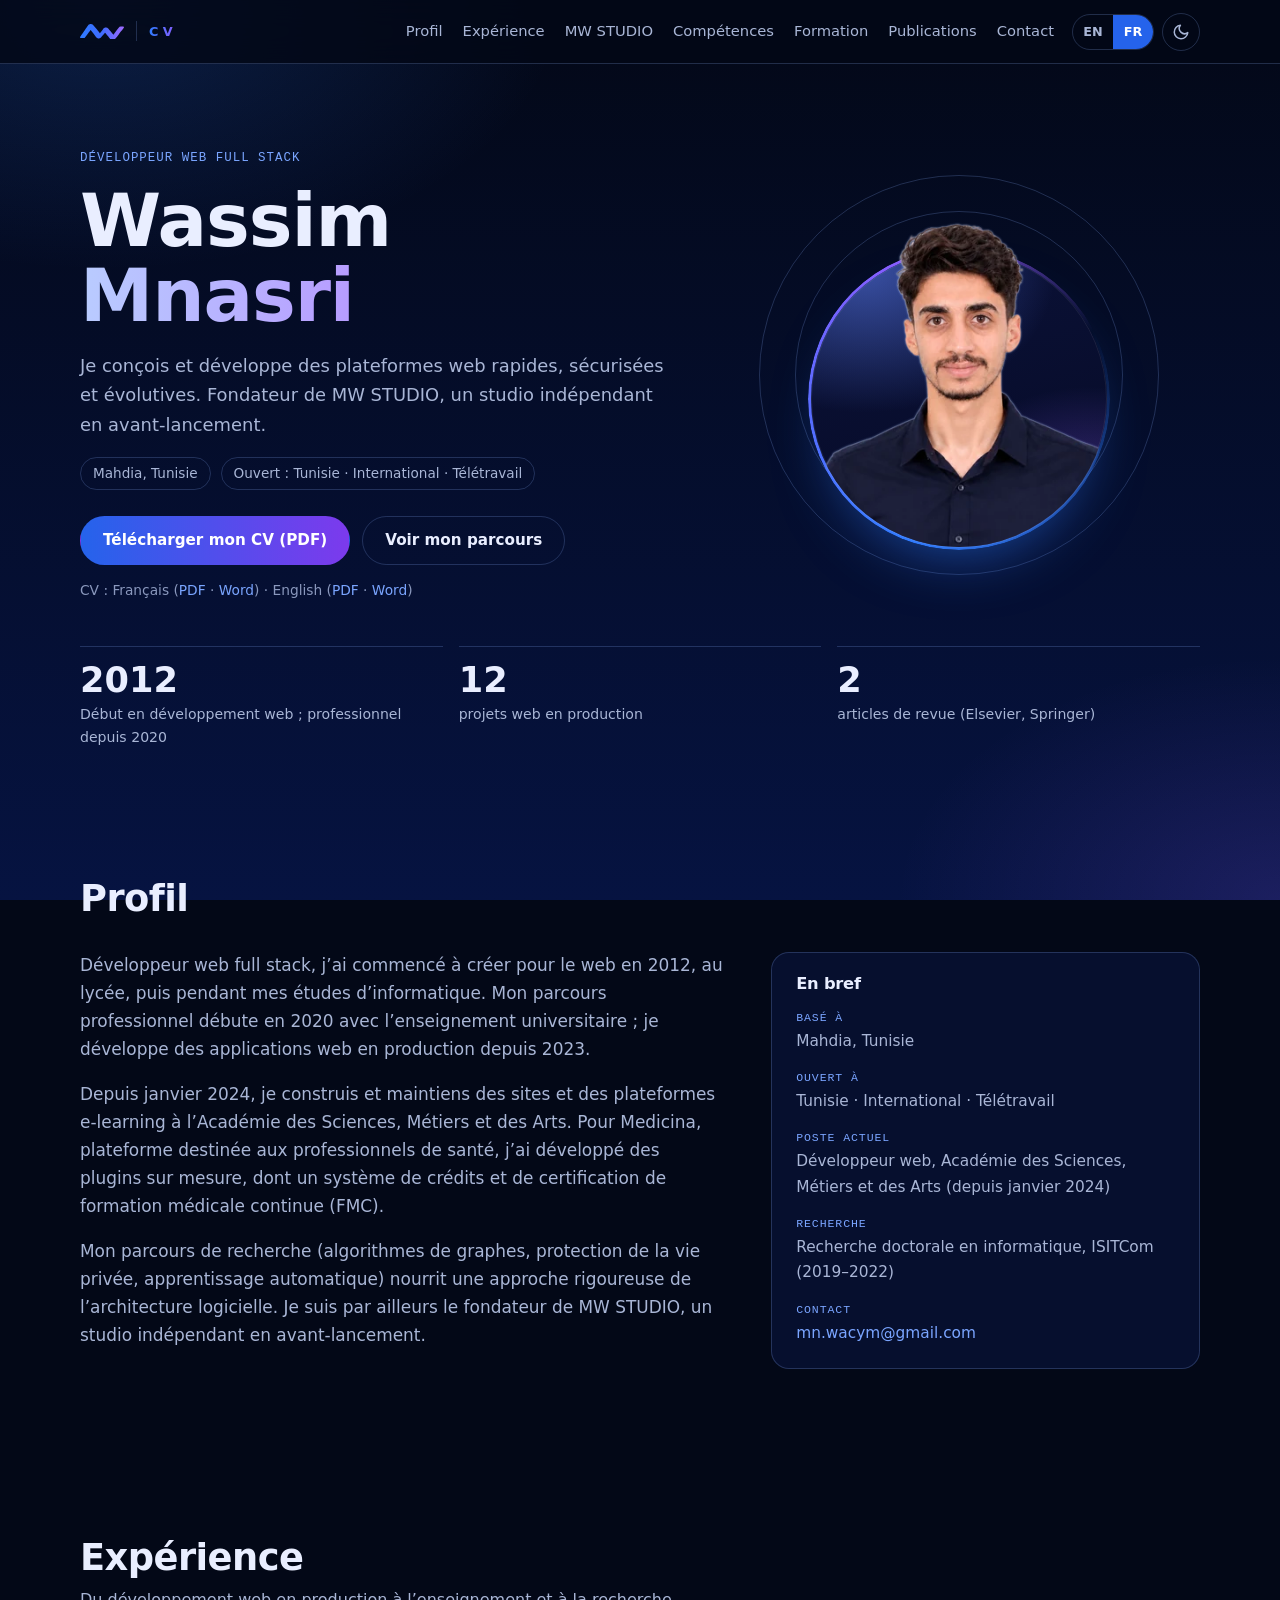
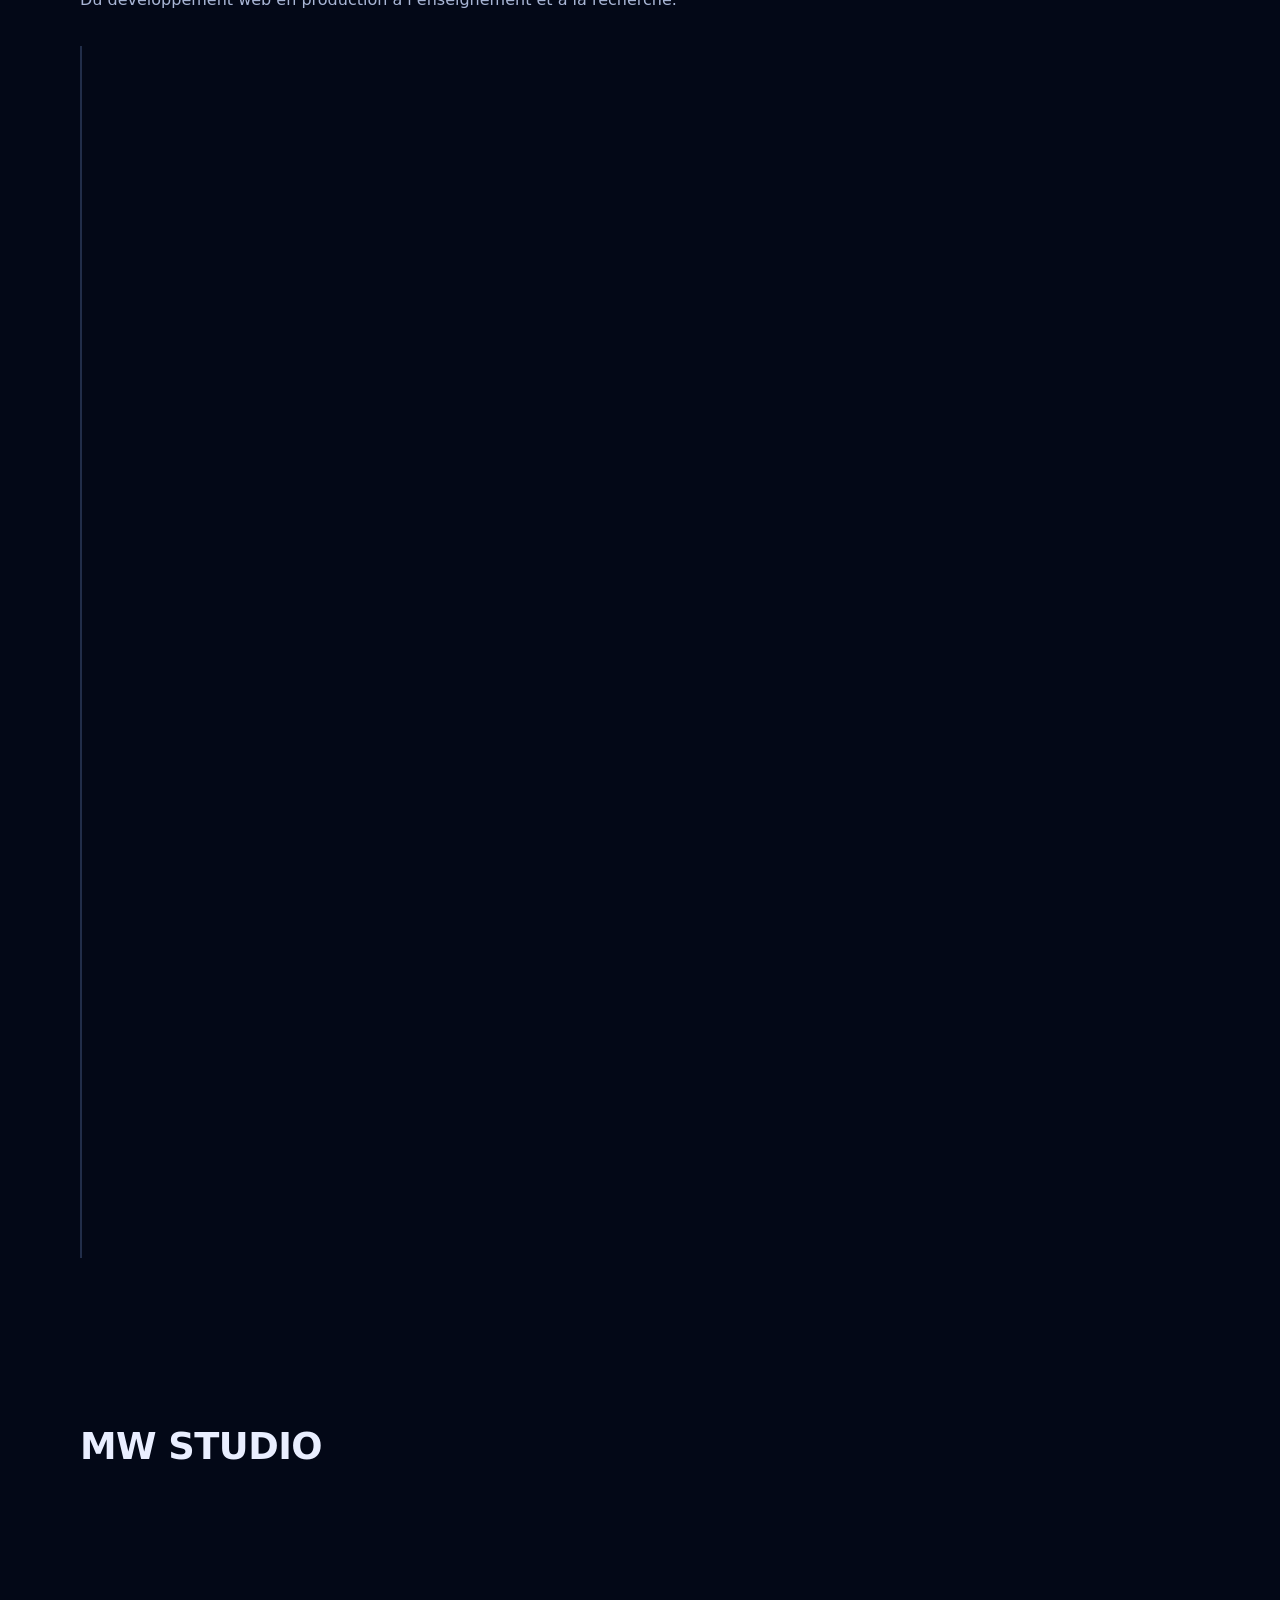
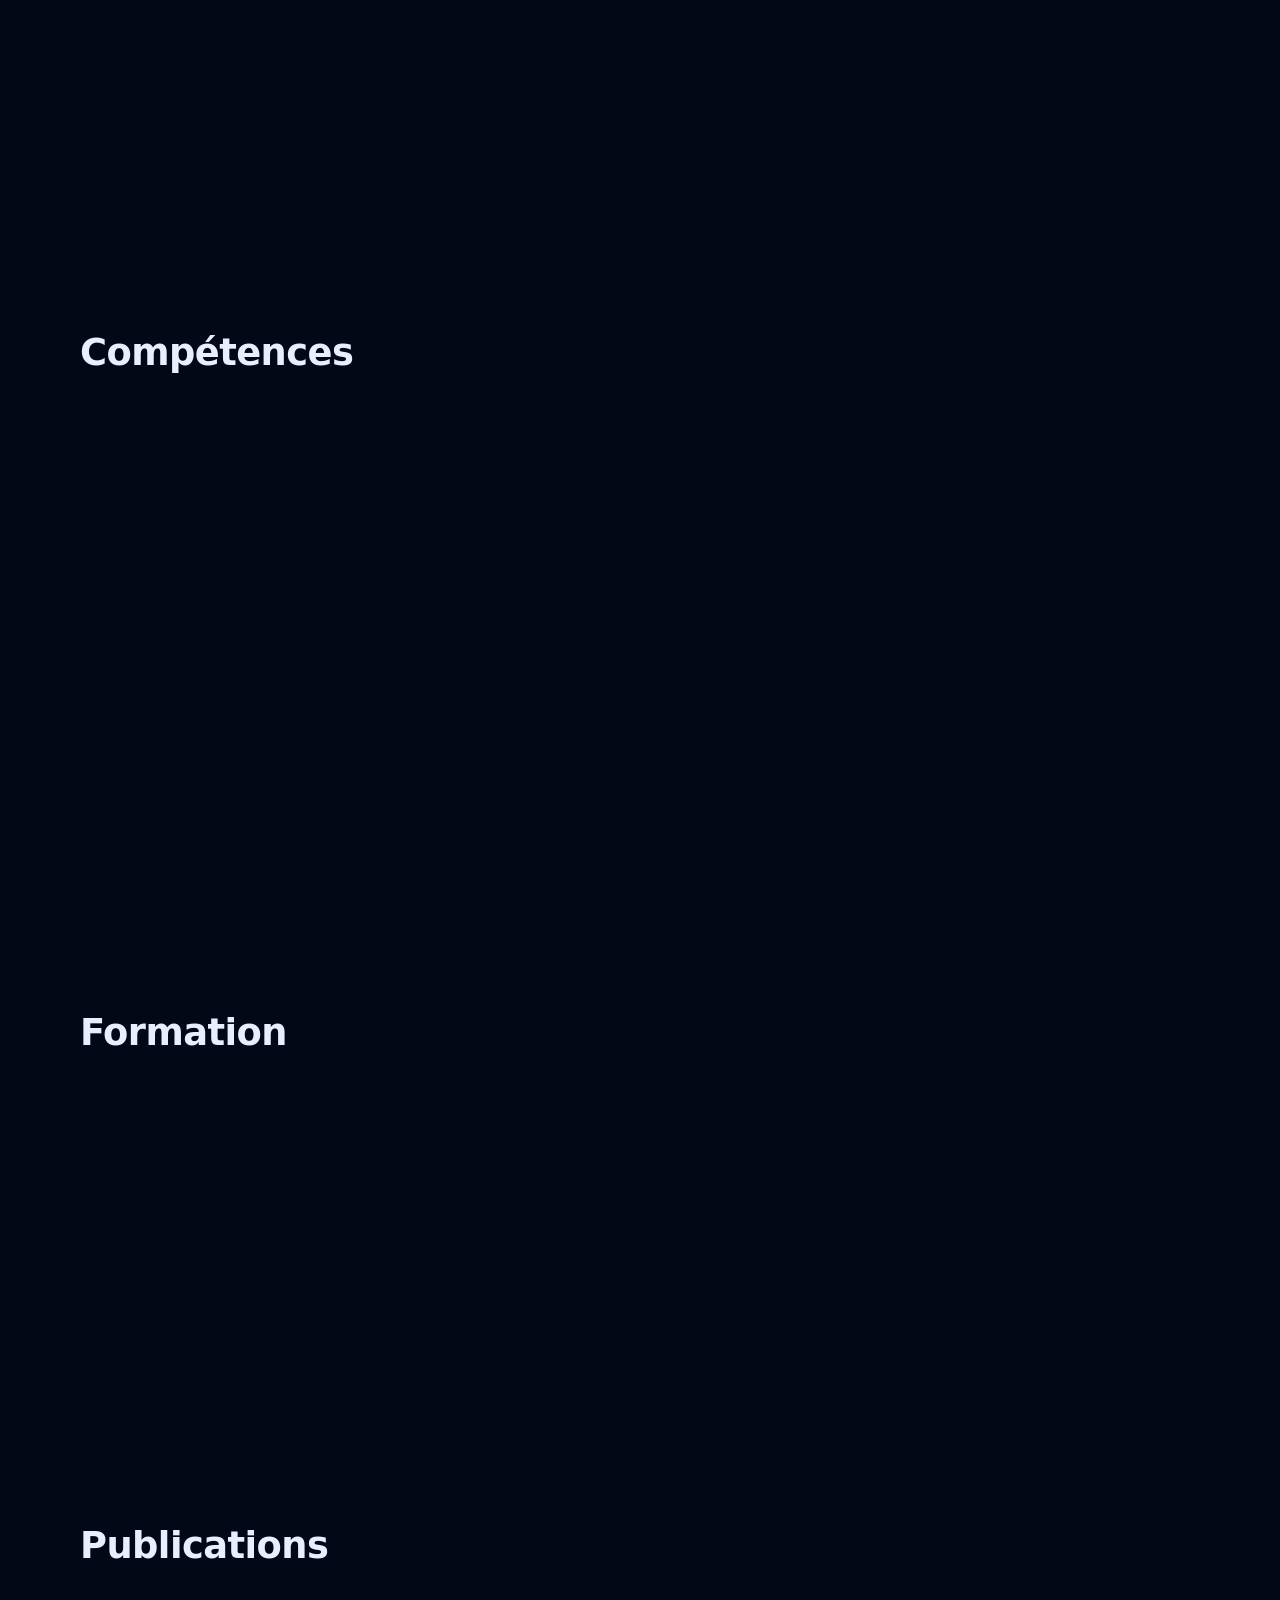
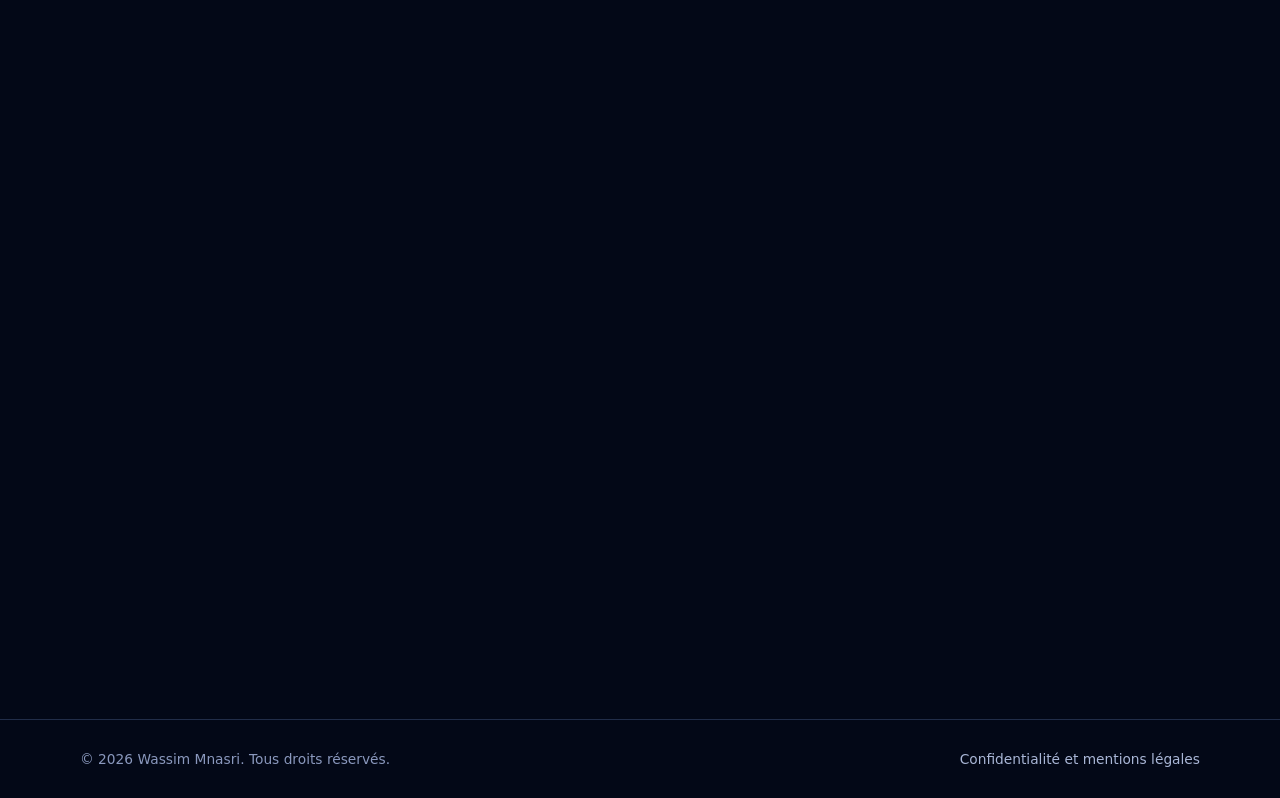
==== fr/index.html @ 8d067a88 "First commit" ====
<!DOCTYPE html>
<html lang="fr" data-theme="dark">
<head>
  <meta charset="utf-8">
  <meta name="viewport" content="width=device-width, initial-scale=1, viewport-fit=cover">
  <title>Wassim Mnasri | Développeur web full stack</title>
  <meta name="description" content="Développeur web full stack : plateformes web sécurisées et évolutives, e-learning et recherche en informatique. Fondateur de MW STUDIO.">
  <meta name="robots" content="index, follow, max-image-preview:large">
  <link rel="canonical" href="https://wassimmnasri.github.io/portfolio/fr/">
  <link rel="alternate" hreflang="en" href="https://wassimmnasri.github.io/portfolio/">
  <link rel="alternate" hreflang="fr" href="https://wassimmnasri.github.io/portfolio/fr/">
  <link rel="alternate" hreflang="x-default" href="https://wassimmnasri.github.io/portfolio/">
  <meta http-equiv="Content-Security-Policy" content="default-src 'none'; img-src 'self'; style-src 'self'; script-src 'self' 'sha256-yPvHXJghRLAj0OrNqjdUqMPTtrPxB69PD2VjcPvON/g='; base-uri 'none'; form-action 'none'">
  <meta name="referrer" content="strict-origin-when-cross-origin">
  <meta name="color-scheme" content="dark light">
  <meta name="theme-color" content="#030817">
  <meta property="og:type" content="website">
  <meta property="og:site_name" content="Wassim Mnasri">
  <meta property="og:title" content="Wassim Mnasri | Développeur web full stack">
  <meta property="og:description" content="Développeur web full stack : plateformes web sécurisées et évolutives, e-learning et recherche en informatique. Fondateur de MW STUDIO.">
  <meta property="og:url" content="https://wassimmnasri.github.io/portfolio/fr/">
  <meta property="og:locale" content="fr_FR">
  <meta property="og:locale:alternate" content="en_US">
  <meta property="og:image" content="https://wassimmnasri.github.io/portfolio/assets/img/og-image-fr.jpg">
  <meta property="og:image:width" content="1200">
  <meta property="og:image:height" content="630">
  <meta property="og:image:alt" content="Wassim Mnasri, développeur web full stack">
  <meta name="twitter:card" content="summary_large_image">
  <meta name="twitter:title" content="Wassim Mnasri | Développeur web full stack">
  <meta name="twitter:description" content="Développeur web full stack : plateformes web sécurisées et évolutives, e-learning et recherche en informatique. Fondateur de MW STUDIO.">
  <meta name="twitter:image" content="https://wassimmnasri.github.io/portfolio/assets/img/og-image-fr.jpg">
  <link rel="icon" href="../assets/img/favicon.svg" type="image/svg+xml">
  <link rel="icon" href="../assets/img/favicon-32.png" type="image/png" sizes="32x32">
  <link rel="apple-touch-icon" href="../assets/img/apple-touch-icon.png">
  <link rel="stylesheet" href="../assets/style.css">
  <script>document.documentElement.classList.add("js");try{var t=localStorage.getItem("mw-theme");if(t==="light"||t==="dark"){document.documentElement.setAttribute("data-theme",t)}}catch(e){}</script>
  <script src="../assets/main.js" defer></script>
  <script type="application/ld+json">
{
  "@context": "https://schema.org",
  "@type": "ProfilePage",
  "inLanguage": "fr",
  "mainEntity": {
    "@type": "Person",
    "@id": "https://wassimmnasri.github.io/portfolio/#person",
    "name": "Wassim Mnasri",
    "jobTitle": "Développeur web full stack",
    "description": "Développeur web full stack : plateformes web sécurisées et évolutives, e-learning et recherche en informatique. Fondateur de MW STUDIO.",
    "url": "https://wassimmnasri.github.io/portfolio/fr/",
    "image": "https://wassimmnasri.github.io/portfolio/assets/img/portrait-672.webp",
    "address": {
      "@type": "PostalAddress",
      "addressLocality": "Mahdia",
      "addressCountry": "TN"
    },
    "knowsLanguage": [
      "ar",
      "fr",
      "en",
      "es"
    ],
    "sameAs": [
      "https://www.linkedin.com/in/wassim-m-nasri/",
      "https://github.com/WassimMNASRI",
      "https://scholar.google.com/citations?user=VK-XghAAAAAJ&hl=en",
      "https://mwstudio.tn"
    ]
  }
}
  </script>
</head>
<body id="top">
  <svg class="sprite" aria-hidden="true" focusable="false"><defs><linearGradient id="mw-grad" gradientUnits="userSpaceOnUse" x1="105" y1="0" x2="980" y2="0"><stop offset="0" stop-color="#2f7bff"/><stop offset=".5" stop-color="#3f6bff"/><stop offset="1" stop-color="#a06bff"/></linearGradient><path id="mw-mark" d="M306.5 11.2C304.6 11.4 302.6 11.8 300.8 12.3C298.4 12.8 296 13.6 293.8 14.4C292 15 290.2 15.7 288.5 16.5C287.1 17.1 285.8 17.8 284.5 18.5C283 19.4 281.6 20.3 280.2 21.2C279 22 277.9 22.9 276.8 23.8C275.6 24.8 274.5 25.7 273.5 26.8C272.1 28.2 270.8 29.7 269.5 31.2C268 33.2 266.5 35.2 265 37.2C259.7 44.5 254.6 51.9 249.5 59.2C246.3 63.8 243.3 68.5 240.1 73C227.5 91.1 214.7 109.1 202.2 127.3C183.9 153.8 165.6 180.4 147.4 207C137.2 221.7 126.8 236.3 116.6 251C114 254.8 111.3 258.6 108.9 262.5C108.3 263.6 107.6 264.6 107.1 265.8C106.7 266.7 106.3 267.7 106 268.8C105.7 270 105.6 271.3 105.5 272.5C105.5 273.2 105.5 274 105.5 274.8C105.6 275.9 105.7 277.1 106 278.2C106.2 278.8 106.3 279.4 106.6 280C106.9 280.8 107.4 281.7 107.9 282.5C108.4 283.2 108.9 283.9 109.5 284.5C110.3 285.3 111.1 286.1 112 286.7C112.6 287.1 113.3 287.4 114 287.8C114.9 288.2 116 288.5 117 288.8C118.9 289.2 120.8 289.4 122.8 289.5C140.8 290.3 159.7 290.3 177.8 289.5C178.9 289.4 180.1 289.4 181.3 289.3C183.2 289.1 185.1 288.8 187 288.5C188.1 288.2 189.2 287.9 190.3 287.6C192 287.1 193.7 286.4 195.3 285.6C196.5 285 197.6 284.3 198.8 283.6C200.1 282.6 201.3 281.6 202.5 280.5C203.4 279.7 204.2 278.9 205 278C206 277 206.9 275.9 207.8 274.8C226.1 251.5 242.9 226.9 260.5 203C264.9 197 269.3 191.2 273.8 185.2C285.3 169.9 296.1 154 307.7 138.8C310 135.7 312.3 132.5 314.9 129.8C315.4 129.2 315.9 128.4 316.5 128C316.9 127.8 317.2 127.5 317.6 127.5C318 127.5 318 127.8 318.2 128C318.5 128.4 318.2 129.7 318.4 130.2C318.6 131.1 318.9 131.8 319.3 132.5C320.5 134.5 322.4 136.2 323.8 138C326.8 142 329.5 146.3 332.5 150.3C358.9 184.8 385.7 219 412.1 253.5C416.7 259.6 421.6 265.5 426.3 271.5C428.4 274.2 430.6 276.8 433 279.2C434.4 280.7 435.9 282.1 437.5 283.4C439.4 285 441.4 286.4 443.5 287.7C445.5 289 447.6 290.2 449.8 291.2C452.5 292.5 455.6 293.5 458.5 294.4C460.6 295 462.8 295.5 465 295.9C466.6 296.1 468.2 296.3 469.8 296.5C472 296.8 474.3 297 476.5 297C479.4 297 482.4 296.8 485.2 296.4C486.4 296.2 487.6 296 488.8 295.7C490.3 295.4 491.8 295 493.3 294.6C494.7 294.2 496.1 293.7 497.5 293.2C500.1 292.2 502.6 290.9 505 289.5C506.9 288.5 508.7 287.3 510.5 286.1C512.3 284.8 513.9 283.5 515.5 282C519 278.7 522.2 275.1 525.3 271.5C530.9 265.2 536.4 258.9 541.8 252.5C545.2 248.6 548.3 244.4 551.7 240.5C553.8 238.1 556.2 235.9 558.3 233.5C563 228.2 567.8 222.9 572.4 217.5C579.6 209 586.7 200.1 594.1 191.8C596.1 189.5 598.6 187.6 600.4 185.2C600.8 184.8 601.2 184.3 601.5 183.8C601.8 183.2 601.8 182 602.3 181.6C602.5 181.4 602.6 181.2 602.8 181.2C603 181.1 603 181.1 603.3 181.1C603.9 181.2 604.3 181.7 604.8 182C606.6 183.3 608.3 185.7 609.7 187.5C630.7 213.2 651.4 239.2 671.9 265.2C681 276.8 689.9 288.7 699.3 300C700 300.8 700.6 301.5 701.3 302.2C702.3 303.4 703.5 304.6 704.8 305.6C706.3 307 707.9 308.3 709.5 309.5C711.1 310.7 712.8 311.8 714.5 312.9C717 314.4 719.6 315.8 722.2 317.1C724.6 318.2 727 319.1 729.5 319.9C732.5 320.8 735.6 321.8 738.8 322.5C740.6 322.9 742.4 323.1 744.2 323.3C745.7 323.5 747.3 323.6 748.8 323.8C751.1 323.9 753.6 324.1 756 324C758.9 323.9 761.9 323.7 764.8 323.3C767.4 323 770.1 322.6 772.8 321.9C774 321.6 775.3 321.3 776.5 320.9C779 320.1 781.5 319.2 784 318.2C785.6 317.6 787.2 316.9 788.8 316.1C790.2 315.3 791.6 314.5 793 313.7C794.5 312.8 796 311.8 797.5 310.7C799.3 309.4 801.1 308 802.8 306.6C804.3 305.3 805.8 303.9 807.2 302.5C808.6 301.1 809.9 299.5 811.2 298C834.6 269.6 856.2 239.6 879.1 210.8C880.7 208.6 882.5 206.6 884.2 204.5C901.1 183.3 917.4 161.5 934.3 140.2C936.7 137.1 939.4 134.1 941.8 131C952.7 117.2 963.8 103.4 974.2 89.2C975.3 87.8 976.3 86.3 977.1 84.8C977.8 83.3 978.4 81.8 978.8 80.3C979.1 78.9 979.4 77.4 979.4 76C979.5 74.4 979.2 72.6 978.8 71C978.5 70.2 978.3 69.5 977.9 68.8C977.6 68.2 977.3 67.5 976.9 67C976.4 66.2 975.7 65.4 975 64.8C974.4 64.1 973.7 63.6 973 63.1C971.9 62.3 970.7 61.8 969.5 61.3C968.5 61 967.3 60.8 966.2 60.6C965.3 60.4 964.3 60.3 963.3 60.2C945.6 59.3 926.6 59.1 909 60.2C906.9 60.4 904.8 60.8 902.8 61.3C901.5 61.6 900.2 61.9 899 62.3C897.9 62.7 896.8 63.2 895.8 63.7C894.5 64.3 893.2 65 892 65.8C890.7 66.8 889.4 67.8 888.2 69C886.4 70.9 884.7 73.1 883 75.3C855.8 109.9 829.2 145 802 179.8C792.2 192.3 783.1 205.3 773.3 217.8C772.5 218.7 771 221.3 770 221.9C769.6 222.1 769.4 222.3 769 222.3C768.5 222.2 768.1 221.9 767.8 221.7C767 221.2 766.4 220.4 765.9 219.8C745.8 197.9 728.1 173.4 709.1 150.5C696.5 135.2 683.8 119.9 670.9 104.8C669 102.6 667.1 100.4 665 98.5C664 97.6 663 96.7 662 95.8C660.5 94.6 658.9 93.3 657.2 92.2C655.6 91 653.8 89.9 652 88.8C650.3 87.8 648.5 86.8 646.8 85.9C645 85 643.1 84.3 641.2 83.6C639.5 83 637.8 82.4 636 82C634.4 81.5 632.9 81.1 631.2 80.9C629.6 80.6 627.9 80.4 626.3 80.2C624.1 80 621.9 79.8 619.8 79.8C617.9 79.7 616.1 79.9 614.2 80C612.2 80.1 610.1 80.3 608 80.6C605.4 81 602.8 81.7 600.3 82.4C597.6 83.2 595 84.2 592.5 85.3C590.7 86.1 589 86.9 587.2 87.9C585.7 88.7 584.2 89.7 582.8 90.7C581 92 579.4 93.3 577.7 94.7C575.8 96.4 573.9 98.3 572.2 100.3C569 103.9 566.1 107.7 563.1 111.5C550 128 537.3 144.8 524.5 161.5C519 168.8 513.7 176.3 508 183.5C506.6 185.3 505 186.9 503.6 188.8C502.9 189.6 502.2 191.4 501.3 192C501 192.2 500.9 192.5 500.5 192.5C500.2 192.5 500 192.5 499.8 192.4C499.2 192.3 498.9 191.8 498.5 191.5C497.7 190.9 497 189.8 496.3 189C487.2 178 478.6 166.6 469.7 155.5C449.6 130.4 429.2 105.3 408.4 80.8C397 67.2 385.8 53.5 374.4 40C371 36 367.6 32 364 28.2C363.1 27.4 362.2 26.5 361.2 25.7C359.2 23.9 356.9 22.2 354.5 20.8C352.2 19.4 349.9 18.1 347.5 16.9C345.2 15.9 342.9 15 340.5 14.2C338.4 13.4 336.2 12.8 334 12.2C332 11.8 330 11.4 328 11.2C325.9 10.9 323.8 10.6 321.8 10.5C319.3 10.4 316.7 10.4 314.3 10.5C311.7 10.6 309 10.8 306.5 11.2Z"/></defs></svg>
  <a class="skip-link" href="#main">Aller au contenu</a>
  <header class="site-header">
    <div class="wrap bar">
      <a class="brand" href="./" aria-label="Wassim Mnasri, CV : accueil"><svg class="mark" viewBox="105 9 875 316" aria-hidden="true" focusable="false"><use href="#mw-mark" fill="url(#mw-grad)"/></svg><span class="brand-sep" aria-hidden="true"></span><span class="brand-word" aria-hidden="true">CV</span></a>
      <nav class="nav" id="site-nav" aria-label="Navigation principale">
        <a href="#about">Profil</a>
        <a href="#experience">Expérience</a>
        <a href="#studio">MW STUDIO</a>
        <a href="#skills">Compétences</a>
        <a href="#education">Formation</a>
        <a href="#publications">Publications</a>
        <a href="#contact">Contact</a>
      </nav>
      <div class="tools">
        <div class="lang" role="group" aria-label="Langue">
          <a href="../" hreflang="en" lang="en">EN</a>
          <a href="./" hreflang="fr" lang="fr" aria-current="true">FR</a>
        </div>
        <button class="icon-btn" id="theme-toggle" type="button" aria-label="Basculer entre le thème clair et le thème sombre"><svg class="icon-moon" viewBox="0 0 24 24" fill="none" stroke="currentColor" stroke-width="2" stroke-linecap="round" stroke-linejoin="round" aria-hidden="true"><path d="M21 12.8A9 9 0 1 1 11.2 3a7 7 0 0 0 9.8 9.8z"/></svg><svg class="icon-sun" viewBox="0 0 24 24" fill="none" stroke="currentColor" stroke-width="2" stroke-linecap="round" aria-hidden="true"><circle cx="12" cy="12" r="4"/><path d="M12 2v2M12 20v2M4.9 4.9l1.4 1.4M17.7 17.7l1.4 1.4M2 12h2M20 12h2M4.9 19.1l1.4-1.4M17.7 6.3l1.4-1.4"/></svg></button>
        <button class="icon-btn menu-btn" id="menu-toggle" type="button" aria-expanded="false" aria-controls="site-nav" aria-label="Menu"><svg viewBox="0 0 24 24" fill="none" stroke="currentColor" stroke-width="2" stroke-linecap="round" aria-hidden="true"><path d="M4 7h16M4 12h16M4 17h16"/></svg></button>
      </div>
    </div>
  </header>

  <main id="main">
    <section class="hero" aria-labelledby="hero-title">
      <div class="wrap">
        <div class="hero-grid">
          <div class="hero-copy">
            <p class="eyebrow">Développeur web full stack</p>
            <h1 id="hero-title">Wassim <span class="grad">Mnasri</span></h1>
            <p class="lead">Je conçois et développe des plateformes web rapides, sécurisées et évolutives. Fondateur de MW STUDIO, un studio indépendant en <span class="nb">avant-lancement</span>.</p>
            <ul class="chips-row">
              <li>Mahdia, Tunisie</li>
              <li>Ouvert : Tunisie · International · Télétravail</li>
            </ul>
            <div class="cta">
              <a class="btn btn-primary" href="../cv/Wassim_Mnasri_CV_FR.pdf" download>Télécharger mon CV (PDF)</a>
              <a class="btn" href="#experience">Voir mon parcours</a>
            </div>
            <p class="cv-line">CV : Français (<a href="../cv/Wassim_Mnasri_CV_FR.pdf" download>PDF</a> · <a href="../cv/Wassim_Mnasri_CV_FR.docx" download>Word</a>) · English (<a href="../cv/Wassim_Mnasri_CV_EN.pdf" download>PDF</a> · <a href="../cv/Wassim_Mnasri_CV_EN.docx" download>Word</a>)</p>
          </div>
          <div class="portrait">
            <div class="ring ring-a" aria-hidden="true"></div>
            <div class="ring ring-b" aria-hidden="true"></div>
            <div class="disc">
              <img src="../assets/img/portrait-504.webp"
                   srcset="../assets/img/portrait-336.webp 336w, ../assets/img/portrait-504.webp 504w, ../assets/img/portrait-672.webp 672w"
                   sizes="(max-width: 900px) 222px, 296px"
                   width="504" height="570" alt="Portrait de Wassim Mnasri" fetchpriority="high" decoding="async">
            </div>
          </div>
        </div>
        <ul class="stats">
          <li><span class="stat-n">2012</span><span class="stat-l">Début en développement web ; professionnel depuis 2020</span></li>
          <li><span class="stat-n">12</span><span class="stat-l">projets web en production</span></li>
          <li><span class="stat-n">2</span><span class="stat-l">articles de revue (Elsevier, Springer)</span></li>
        </ul>
      </div>
    </section>

    <section class="section" id="about" aria-labelledby="about-title">
      <div class="wrap">
        <div class="section-head"><h2 id="about-title">Profil</h2></div>
        <div class="about">
          <div class="about-text">
          <p>Développeur web full stack, j’ai commencé à créer pour le web en 2012, au lycée, puis pendant mes études d’informatique. Mon parcours professionnel débute en 2020 avec l’enseignement universitaire ; je développe des applications web en production depuis 2023.</p>
          <p>Depuis janvier 2024, je construis et maintiens des sites et des plateformes <span class="nb">e-learning</span> à l’Académie des Sciences, Métiers et des Arts. Pour Medicina, plateforme destinée aux professionnels de santé, j’ai développé des plugins sur mesure, dont un système de crédits et de certification de formation médicale continue (FMC).</p>
          <p>Mon parcours de recherche (algorithmes de graphes, protection de la vie privée, apprentissage automatique) nourrit une approche rigoureuse de l’architecture logicielle. Je suis par ailleurs le fondateur de MW STUDIO, un studio indépendant en <span class="nb">avant-lancement</span>.</p>
          </div>
          <aside class="facts" aria-labelledby="facts-title">
            <h3 id="facts-title">En bref</h3>
            <dl>
            <div><dt>Basé à</dt><dd>Mahdia, Tunisie</dd></div>
            <div><dt>Ouvert à</dt><dd>Tunisie · International · Télétravail</dd></div>
            <div><dt>Poste actuel</dt><dd>Développeur web, Académie des Sciences, Métiers et des Arts (depuis janvier 2024)</dd></div>
            <div><dt>Recherche</dt><dd>Recherche doctorale en informatique, ISITCom (2019–2022)</dd></div>
            <div><dt>Contact</dt><dd><a href="mailto:mn.wacym@gmail.com">mn.wacym@gmail.com</a></dd></div>
            </dl>
          </aside>
        </div>
      </div>
    </section>

    <section class="section" id="experience" aria-labelledby="experience-title">
      <div class="wrap">
        <div class="section-head">
          <h2 id="experience-title">Expérience</h2>
          <p class="section-sub">Du développement web en production à l’enseignement et à la recherche.</p>
        </div>
        <ol class="timeline">
        <li class="job reveal">
          <div class="job-date">Présent</div>
          <div class="job-body">
            <h3>Fondateur</h3>
            <p class="org">MW STUDIO · studio indépendant (<span class="nb">avant-lancement</span>)</p>
            <ul class="bullets">
              <li>Création et développement d’un studio indépendant en <span class="nb">avant-lancement</span>.</li>
            </ul>
          </div>
        </li>
        <li class="job reveal">
          <div class="job-date">Janv. 2024 – Présent</div>
          <div class="job-body">
            <h3>Développeur web</h3>
            <p class="org">Académie des Sciences, Métiers et des Arts (ASMA) · Hammam Sousse, Tunisie (hybride)</p>
            <ul class="bullets">
              <li>Création, personnalisation et maintenance de 8 sites en production : Medicina, HLS, Menana, Genoscale, IMSA, IMSA-Labs, VersaTech et ASMA.</li>
              <li>Développement et optimisation de 4 plateformes <span class="nb">e-learning</span> : ECN Claroline Healthcare, Universalis, PrepaPlus et Netschool1.</li>
              <li>Medicina (plateforme pour les professionnels de santé : réseau communautaire, <span class="nb">e-learning</span>, FMC et certification) : développement de plugins sur mesure, dont un système de crédits et de certification FMC avec gamification (niveaux, badges, certificats), un générateur de CV simple (formats Medicina, Europass, ATS et canadien), une carte simple des membres et de petits plugins utilitaires (comptabilité, vérification des utilisateurs).</li>
              <li>Gestion de l’hébergement, des bases de données et des performances ; mise en œuvre des bonnes pratiques de sécurité, d’évolutivité et de SEO (métadonnées, titres sémantiques, Schema.org, indexation).</li>
            </ul>
            <ul class="chips"><li>WordPress</li><li>Elementor</li><li>PHP</li><li>MySQL</li><li>BuddyPress</li><li>BuddyBoss</li><li>LMS</li><li>SEO</li><li>VPS</li></ul>
          </div>
        </li>
        <li class="job reveal">
          <div class="job-date">Mars 2023 – Sept. 2023</div>
          <div class="job-body">
            <h3>Développeur web full stack JavaScript junior</h3>
            <p class="org">Glocal IT Solutions GmbH</p>
            <ul class="bullets">
              <li>Développement d’interfaces React.js (Bootstrap, MUI) et intégration de Firebase (Authentication, Firestore, Hosting) pour une application web immobilière destinée à un client allemand (X-CITE Immo).</li>
              <li>Travail en équipe agile avec Git et Jira.</li>
            </ul>
            <ul class="chips"><li>JavaScript</li><li>React.js</li><li>Firebase</li><li>HTML</li><li>CSS</li><li>Bootstrap</li><li>MUI</li><li>Git</li><li>Jira</li></ul>
          </div>
        </li>
        <li class="job reveal">
          <div class="job-date">Oct. 2020 – Juil. 2022</div>
          <div class="job-body">
            <h3>Enseignant contractuel en informatique</h3>
            <p class="org">Institut Supérieur d’Informatique de Mahdia (ISIMA), Université de Monastir · oct. 2020 – juil. 2021</p>
            <p class="org">Faculté des Sciences et Techniques de Sidi Bouzid (FSTSBZ), Université de Kairouan · sept. 2021 – juil. 2022</p>
            <ul class="bullets">
              <li>Travaux dirigés et travaux pratiques en programmation (C), programmation orientée objet (Java), technologies web, systèmes distribués, algorithmique et structures de données.</li>
            </ul>
            <ul class="chips"><li>C</li><li>Java</li><li>Algorithmique</li><li>Systèmes distribués</li><li>HTML</li><li>CSS</li><li>JavaScript</li><li>MySQL</li></ul>
          </div>
        </li>
        <li class="job reveal">
          <div class="job-date">Oct. 2020 – Juin 2021</div>
          <div class="job-body">
            <h3>Formateur informatique</h3>
            <p class="org">Delta Institut de Formation</p>
            <ul class="bullets">
              <li>Animation de formations en bureautique, retouche d’images, montage vidéo et initiation à Linux.</li>
            </ul>
          </div>
        </li>
        <li class="job reveal">
          <div class="job-date">2016</div>
          <div class="job-body">
            <h3>Stagiaire développeur web</h3>
            <p class="org">Agence Comguru · Sousse, Tunisie</p>
            <ul class="bullets">
              <li>Participation au développement d’une application web de <span class="nb">e-commerce</span> dans le domaine de la santé (HTML, CSS, JavaScript, Bootstrap, Node.js, Express.js, MongoDB).</li>
            </ul>
          </div>
        </li>
        </ol>
      </div>
    </section>

    <section class="section" id="studio" aria-labelledby="studio-title">
      <div class="wrap">
        <div class="section-head"><h2 id="studio-title">MW STUDIO</h2></div>
        <div class="studio reveal">
          <div>
            <span class="badge">Avant-lancement</span>
            <p>Un studio indépendant, en <span class="nb">avant-lancement</span> et pas encore une entreprise immatriculée. Son ambition : bâtir des solutions professionnelles et modulaires qui résolvent de vrais problèmes.</p>
            <a class="card-link" href="https://mwstudio.tn" target="_blank" rel="noopener noreferrer">Visiter mwstudio.tn &#8599;</a>
          </div>
          <div class="studio-mark" role="img" aria-label="MW STUDIO">
            <img class="mark-lg" src="../assets/img/mw-logo.webp" width="560" height="176" alt="" loading="lazy" decoding="async">
            <span class="studio-word" aria-hidden="true"><span>STUDIO</span></span>
          </div>
        </div>
      </div>
    </section>

    <section class="section" id="skills" aria-labelledby="skills-title">
      <div class="wrap">
        <div class="section-head"><h2 id="skills-title">Compétences</h2></div>
        <div class="grid">
        <div class="card reveal">
          <h3>Développement web</h3>
          <ul class="chips"><li>PHP (orienté objet)</li><li>JavaScript (ES6+)</li><li>HTML5</li><li>CSS3</li><li>Sass</li><li>Bootstrap</li><li>MUI</li><li>AJAX</li><li>React.js</li></ul>
        </div>
        <div class="card reveal">
          <h3>Back end et données</h3>
          <ul class="chips"><li>Node.js</li><li>Express.js</li><li>API REST</li><li>MySQL</li><li>MongoDB</li><li>Firebase</li></ul>
        </div>
        <div class="card reveal">
          <h3>CMS et <span class="nb">e-learning</span></h3>
          <ul class="chips"><li>WordPress</li><li>Plugins sur mesure</li><li>Elementor</li><li>ACF</li><li>CPT</li><li>WooCommerce</li><li>BuddyPress</li><li>BuddyBoss</li><li>LMS</li></ul>
        </div>
        <div class="card reveal">
          <h3>Outils et exploitation</h3>
          <ul class="chips"><li>Git</li><li>GitHub</li><li>Jira</li><li>Linux (bases)</li><li>VPS et cPanel</li><li>SEO on-page</li><li>Schema.org</li><li>Performance</li><li>Sécurité web</li></ul>
        </div>
        <div class="card reveal">
          <h3>Recherche</h3>
          <ul class="chips"><li>Algorithmes de graphes</li><li>Apprentissage automatique</li><li>Intelligence artificielle</li><li>Vie privée dans les réseaux sociaux</li></ul>
        </div>
        <div class="card reveal">
          <h3>Langues</h3>
          <ul class="chips"><li>Arabe (langue maternelle)</li><li>Français (professionnel)</li><li>Anglais (professionnel)</li><li>Espagnol (académique)</li></ul>
        </div>
        </div>
      </div>
    </section>

    <section class="section" id="education" aria-labelledby="education-title">
      <div class="wrap">
        <div class="section-head"><h2 id="education-title">Formation</h2></div>
        <div class="grid">
        <article class="card reveal">
          <p class="card-meta">2019 – 2022</p>
          <h3>Recherche doctorale en informatique</h3>
          <p class="org">ISITCom · Hammam Sousse, Tunisie</p>
          <p>Thématique : maximisation de l’influence de groupes avec protection de la vie privée dans les réseaux sociaux (intelligence artificielle, apprentissage automatique, algorithmes de graphes).</p>
        </article>
        <article class="card reveal">
          <p class="card-meta">2018 – 2019</p>
          <h3>Master de recherche en informatique distribuée</h3>
          <p class="org">ISITCom · Hammam Sousse, Tunisie</p>
          <p>Mémoire : un algorithme parallèle fondé sur des arbres d’influence pour détecter les utilisateurs influents dans les réseaux sociaux.</p>
        </article>
        <article class="card reveal">
          <p class="card-meta">2013 – 2016</p>
          <h3>Licence en sciences informatiques</h3>
          <p class="org">ISSAT Sousse · Tunisie</p>
          <p>Projet de fin d’études : une application web multiplateforme pour cabinets médicaux et pharmacies.</p>
        </article>
        </div>
      </div>
    </section>

    <section class="section" id="publications" aria-labelledby="publications-title">
      <div class="wrap">
        <div class="section-head"><h2 id="publications-title">Publications</h2></div>
        <div class="grid">
        <article class="card reveal">
          <p class="card-meta">Elsevier · Computer Science Review · 2021</p>
          <h3>New trends in influence maximization models</h3>
          <p>M. Azaouzi, W. Mnasri, L. B. Romdhane</p>
          <a class="card-link" href="https://doi.org/10.1016/j.cosrev.2021.100393" target="_blank" rel="noopener noreferrer">doi.org/10.1016/j.cosrev.2021.100393 &#8599;</a>
        </article>
        <article class="card reveal">
          <p class="card-meta">Springer · Applied Intelligence · 2021</p>
          <h3>Parallel social behavior-based algorithm for identification of influential users in social network</h3>
          <p>W. Mnasri, M. Azaouzi, L. B. Romdhane</p>
          <a class="card-link" href="https://doi.org/10.1007/s10489-021-02203-x" target="_blank" rel="noopener noreferrer">doi.org/10.1007/s10489-021-02203-x &#8599;</a>
        </article>
        </div>
      </div>
    </section>

    <section class="section" id="contact" aria-labelledby="contact-title">
      <div class="wrap">
        <div class="contact reveal">
          <h2 id="contact-title">Travaillons ensemble</h2>
          <p class="section-sub">Partenariats, projets web ou opportunités : écrivez-moi.</p>
          <div class="contact-actions">
            <a class="btn btn-primary" href="mailto:mn.wacym@gmail.com">mn.wacym@gmail.com</a>
            <a class="btn" href="tel:+21655613825">+216 55 613 825</a>
            <a class="btn" href="https://www.linkedin.com/in/wassim-m-nasri/" target="_blank" rel="noopener noreferrer">LinkedIn</a>
            <a class="btn" href="https://github.com/WassimMNASRI" target="_blank" rel="noopener noreferrer">GitHub</a>
            <a class="btn" href="https://scholar.google.com/citations?user=VK-XghAAAAAJ&hl=en" target="_blank" rel="noopener noreferrer">Google Scholar</a>
          </div>
          <p class="cv-line">CV : Français (<a href="../cv/Wassim_Mnasri_CV_FR.pdf" download>PDF</a> · <a href="../cv/Wassim_Mnasri_CV_FR.docx" download>Word</a>) · English (<a href="../cv/Wassim_Mnasri_CV_EN.pdf" download>PDF</a> · <a href="../cv/Wassim_Mnasri_CV_EN.docx" download>Word</a>)</p>
        </div>
      </div>
    </section>
  </main>

  <footer class="site-footer">
    <div class="wrap footer-row">
      <span>© 2026 Wassim Mnasri. Tous droits réservés.</span>
      <a href="confidentialite/">Confidentialité et mentions légales</a>
    </div>
  </footer>
  <button class="to-top" id="to-top" type="button" aria-label="Retour en haut">&uarr;</button>
</body>
</html>
---- assets/style.css ----
/* ==========================================================================
   Wassim Mnasri — portfolio
   1. Tokens   2. Base   3. Layout   4. Header   5. Hero   6. Sections
   7. Components   8. Footer   9. Utilities   10. Responsive   11. Print
   ========================================================================== */

/* 1. Tokens ---------------------------------------------------------------- */
:root {
  --bg: #030817;
  --bg-2: #061341;
  --bg-solid: #030817;
  --text: #e9eeff;
  --muted: #a9b6d6;
  --faint: #8a98bd;
  --line: rgba(143, 176, 255, .22);
  --card: rgba(10, 22, 70, .5);
  --blue: #2f7bff;
  --violet: #8d5cff;
  --btn-from: #2563eb;
  --btn-to: #7c3aed;
  --accent: #7aa5ff;
  --word-from: #2f7bff;
  --word-to: #8d5cff;
  --radius: 18px;
  --wrap: 1120px;
  --header-h: 64px;
  --font: "Segoe UI Variable Display", "SF Pro Display", "Segoe UI", system-ui, -apple-system, Inter, Roboto, "Helvetica Neue", Arial, sans-serif;
  --mono: ui-monospace, "SF Mono", Menlo, Consolas, monospace;
  --ease: cubic-bezier(.2, .8, .2, 1);
  color-scheme: dark;
}

[data-theme="light"] {
  --bg: #f5f7ff;
  --bg-2: #e8eeff;
  --bg-solid: #f5f7ff;
  --text: #0b1230;
  --muted: #3b4973;
  --faint: #53628d;
  --line: rgba(30, 50, 120, .18);
  --card: rgba(255, 255, 255, .9);
  --accent: #1f5fe0;
  --word-from: #1d4ed8;
  --word-to: #6d28d9;
  color-scheme: light;
}

/* 2. Base ------------------------------------------------------------------ */
*, *::before, *::after { box-sizing: border-box; }

html {
  scroll-behavior: smooth;
  scroll-padding-top: calc(var(--header-h) + 16px);
  -webkit-text-size-adjust: 100%;
}

body {
  margin: 0;
  min-height: 100vh;
  background: var(--bg-solid);
  color: var(--text);
  font-family: var(--font);
  font-size: 1rem;
  line-height: 1.65;
  text-rendering: optimizeLegibility;
}

body::before {
  content: "";
  position: fixed;
  inset: 0;
  z-index: -1;
  background:
    radial-gradient(60% 50% at 8% 0%, rgba(47, 123, 255, .2), transparent 60%),
    radial-gradient(50% 45% at 100% 100%, rgba(141, 92, 255, .16), transparent 60%),
    linear-gradient(180deg, var(--bg) 0%, var(--bg-2) 100%);
}

h1, h2, h3 { margin: 0; line-height: 1.15; letter-spacing: -.015em; }
p { margin: 0 0 1em; }
ul, ol { margin: 0; padding: 0; }
img { max-width: 100%; height: auto; }
a { color: var(--accent); text-decoration: none; }
a:hover { text-decoration: underline; text-underline-offset: 3px; }
:focus-visible { outline: 2px solid var(--accent); outline-offset: 3px; border-radius: 6px; }

.nb { white-space: nowrap; }
.sprite { position: absolute; width: 0; height: 0; overflow: hidden; }

.skip-link {
  position: absolute;
  left: 12px;
  top: -64px;
  z-index: 100;
  padding: 8px 14px;
  border-radius: 8px;
  background: var(--btn-from);
  color: #fff;
}
.skip-link:focus { top: 12px; }

/* 3. Layout ---------------------------------------------------------------- */
.wrap {
  width: min(var(--wrap), 100% - 2 * clamp(18px, 4vw, 32px));
  margin-inline: auto;
}

.section { padding-block: clamp(44px, 7vw, 84px); }
.section-head { margin-bottom: clamp(20px, 3vw, 32px); }
.section-head h2 { font-size: clamp(1.7rem, 3.4vw, 2.3rem); }
.section-sub { margin: 8px 0 0; color: var(--muted); max-width: 64ch; }

.grid {
  display: grid;
  grid-template-columns: repeat(auto-fit, minmax(min(100%, 300px), 1fr));
  gap: 16px;
}

/* 4. Header ---------------------------------------------------------------- */
.site-header {
  position: sticky;
  top: 0;
  z-index: 50;
  height: var(--header-h);
  background: var(--bg-solid);
  border-bottom: 1px solid var(--line);
}
@supports (background: color-mix(in srgb, red, blue)) {
  .site-header {
    background: color-mix(in srgb, var(--bg-solid) 82%, transparent);
    -webkit-backdrop-filter: blur(14px);
    backdrop-filter: blur(14px);
  }
}

.bar { display: flex; align-items: center; gap: 18px; height: 100%; }
.brand { display: inline-flex; align-items: center; gap: 12px; color: var(--text); white-space: nowrap; }
.brand:hover { text-decoration: none; }
.brand .mark { flex: none; width: 44px; height: auto; }
.brand-sep { width: 1px; height: 20px; background: var(--line); }
.brand-word {
  font-size: .8rem;
  font-weight: 800;
  letter-spacing: .34em;
  text-transform: uppercase;
  background: linear-gradient(90deg, var(--word-from), var(--word-to));
  -webkit-background-clip: text;
  background-clip: text;
  color: transparent;
}

.nav { display: flex; gap: 20px; margin-inline-start: auto; }
.nav a { color: var(--muted); font-size: .92rem; }
.nav a:hover { color: var(--text); text-decoration: none; }

.tools { display: flex; align-items: center; gap: 8px; }
.lang { display: flex; border: 1px solid var(--line); border-radius: 999px; overflow: hidden; }
.lang a {
  display: grid;
  place-items: center;
  min-width: 40px;
  height: 34px;
  padding-inline: 10px;
  font-size: .8rem;
  font-weight: 650;
  color: var(--muted);
}
.lang a:hover { text-decoration: none; color: var(--text); }
.lang a[aria-current="true"] { background: var(--btn-from); color: #fff; }

.icon-btn {
  display: grid;
  place-items: center;
  width: 38px;
  height: 38px;
  padding: 0;
  border: 1px solid var(--line);
  border-radius: 999px;
  background: transparent;
  color: var(--muted);
  cursor: pointer;
}
.icon-btn:hover { color: var(--text); border-color: var(--accent); }
.icon-btn svg { width: 18px; height: 18px; }
[data-theme="dark"] .icon-sun, [data-theme="light"] .icon-moon { display: none; }
.menu-btn { display: none; }

/* 5. Hero ------------------------------------------------------------------ */
.hero { padding-block: clamp(36px, 7vw, 84px) clamp(28px, 4vw, 44px); }
.hero-grid {
  display: grid;
  grid-template-columns: minmax(0, 1.1fr) minmax(0, .9fr);
  gap: clamp(24px, 4vw, 48px);
  align-items: center;
}
.eyebrow {
  margin: 0 0 14px;
  font-family: var(--mono);
  font-size: .78rem;
  letter-spacing: .08em;
  text-transform: uppercase;
  color: var(--accent);
}
.hero h1 { font-size: clamp(2.6rem, 6.4vw, 4.6rem); line-height: 1.02; margin-bottom: 18px; }
.grad {
  background: linear-gradient(90deg, #b9ccff, #b79cff);
  -webkit-background-clip: text;
  background-clip: text;
  color: transparent;
}
[data-theme="light"] .grad { background-image: linear-gradient(90deg, #2347a8, #6a3fe0); }
.lead { font-size: 1.12rem; color: var(--muted); max-width: 58ch; }
.chips-row { display: flex; flex-wrap: wrap; gap: 10px; margin: 0 0 26px; padding: 0; list-style: none; }
.chips-row li {
  padding: 4px 12px;
  border: 1px solid var(--line);
  border-radius: 999px;
  font-size: .85rem;
  color: var(--muted);
}
.cta { display: flex; flex-wrap: wrap; gap: 12px; align-items: center; margin-bottom: 14px; }
.cv-line { margin: 0; font-size: .86rem; color: var(--faint); }

.btn {
  display: inline-flex;
  align-items: center;
  justify-content: center;
  min-height: 46px;
  padding: 11px 22px;
  border: 1px solid var(--line);
  border-radius: 999px;
  background: transparent;
  color: var(--text);
  font: inherit;
  font-weight: 650;
  font-size: .95rem;
  cursor: pointer;
}
.btn:hover { text-decoration: none; border-color: var(--accent); }
.btn-primary { border-color: transparent; background: linear-gradient(90deg, var(--btn-from), var(--btn-to)); color: #fff; }

.portrait { position: relative; width: min(400px, 84vw); aspect-ratio: 1; margin-inline: auto; }
.ring { position: absolute; border: 1px solid var(--line); border-radius: 50%; }
.ring-a { inset: 0; }
.ring-b { inset: 9%; }
.disc {
  position: absolute;
  left: 50%;
  top: 56%;
  width: 74%;
  aspect-ratio: 1;
  transform: translate(-50%, -50%);
  border-radius: 50%;
  background:
    radial-gradient(120% 90% at 18% 6%, rgba(96, 132, 255, .55) 0%, rgba(96, 132, 255, 0) 54%),
    radial-gradient(100% 90% at 94% 98%, rgba(141, 92, 255, .5) 0%, rgba(141, 92, 255, 0) 58%),
    linear-gradient(165deg, #0b1238 0%, #060a26 100%);
  box-shadow: inset 0 0 0 1px rgba(255, 255, 255, .08), 0 30px 60px -26px rgba(47, 123, 255, .6);
}
.disc::before {
  content: "";
  position: absolute;
  inset: -3px;
  padding: 3px;
  border-radius: 50%;
  background: conic-gradient(from 200deg, #2f7bff, #8d5cff 40%, rgba(141, 92, 255, 0) 62%, #2f7bff);
  -webkit-mask: linear-gradient(#000 0 0) content-box, linear-gradient(#000 0 0);
  -webkit-mask-composite: xor;
          mask: linear-gradient(#000 0 0) content-box, linear-gradient(#000 0 0);
          mask-composite: exclude;
}
.disc img {
  position: absolute;
  left: 0;
  bottom: 0;
  display: block;
  width: 100%;
  height: auto;
  border-radius: 0 0 50% 50% / 0 0 44.19% 44.19%;
  filter: drop-shadow(0 0 1px rgba(160, 190, 255, .5));
  -webkit-user-drag: none;
}

.stats {
  display: grid;
  grid-template-columns: repeat(auto-fit, minmax(min(100%, 200px), 1fr));
  gap: 16px;
  margin: clamp(28px, 4vw, 44px) 0 0;
  padding: 0;
  list-style: none;
}
.stats li { padding-top: 14px; border-top: 1px solid var(--line); }
.stat-n { display: block; font-size: 2.2rem; font-weight: 800; line-height: 1.1; }
.stat-l { display: block; margin-top: 4px; font-size: .88rem; color: var(--muted); }

/* 6. Sections -------------------------------------------------------------- */
.about { display: grid; grid-template-columns: minmax(0, 1.5fr) minmax(0, 1fr); gap: clamp(24px, 4vw, 48px); align-items: start; }
.about-text p { color: var(--muted); font-size: 1.06rem; max-width: 70ch; }
.about-text p:last-child { margin-bottom: 0; }

.facts { padding: 22px 24px; border: 1px solid var(--line); border-radius: var(--radius); background: var(--card); }
.facts h3 { margin-bottom: 14px; font-size: 1.02rem; }
.facts dl { display: grid; gap: 14px; margin: 0; }
.facts dt { font-family: var(--mono); font-size: .72rem; letter-spacing: .08em; text-transform: uppercase; color: var(--accent); }
.facts dd { margin: 2px 0 0; color: var(--muted); font-size: .96rem; overflow-wrap: anywhere; }

.timeline {
  display: grid;
  gap: 34px;
  padding-inline-start: 26px;
  border-inline-start: 2px solid var(--line);
  list-style: none;
}
.job { position: relative; display: grid; grid-template-columns: 170px minmax(0, 1fr); gap: 18px; }
.job::before {
  content: "";
  position: absolute;
  left: -33px;
  top: 7px;
  width: 12px;
  height: 12px;
  border-radius: 50%;
  background: var(--blue);
  box-shadow: 0 0 0 4px var(--bg-solid);
}
.job-date { padding-top: 3px; font-family: var(--mono); font-size: .78rem; color: var(--muted); }
.job h3 { font-size: 1.12rem; }
.org { margin: 4px 0 0; font-size: .93rem; color: var(--accent); }
.bullets { margin: 12px 0 0; padding-inline-start: 18px; color: var(--muted); font-size: .96rem; }
.bullets li { margin-bottom: 6px; }

.chips { display: flex; flex-wrap: wrap; gap: 7px; margin: 12px 0 0; padding: 0; list-style: none; }
.chips li {
  padding: 3px 11px;
  border: 1px solid var(--line);
  border-radius: 999px;
  background: color-mix(in srgb, var(--blue) 10%, transparent);
  font-size: .8rem;
  color: var(--text);
}

/* 7. Components ------------------------------------------------------------ */
.card { padding: 20px 22px; border: 1px solid var(--line); border-radius: var(--radius); background: var(--card); }
.card h3 { font-size: 1.06rem; }
.card-meta { margin: 0 0 8px; font-family: var(--mono); font-size: .78rem; color: var(--accent); }
.card p { margin: 6px 0 0; color: var(--muted); font-size: .94rem; }
.card .org { margin-top: 4px; }
.card-link { display: inline-block; margin-top: 12px; font-size: .9rem; font-weight: 600; overflow-wrap: anywhere; }

.studio {
  display: grid;
  grid-template-columns: minmax(0, 1.4fr) minmax(0, 1fr);
  gap: clamp(20px, 4vw, 44px);
  align-items: center;
  padding: clamp(22px, 4vw, 40px);
  border: 1px solid var(--line);
  border-radius: 22px;
  background: linear-gradient(135deg, color-mix(in srgb, var(--blue) 14%, transparent), color-mix(in srgb, var(--violet) 12%, transparent));
}
.badge {
  display: inline-flex;
  align-items: center;
  gap: 8px;
  margin-bottom: 14px;
  padding: 4px 12px;
  border: 1px solid var(--line);
  border-radius: 999px;
  font-size: .78rem;
  color: var(--muted);
}
.badge::before { content: ""; width: 7px; height: 7px; border-radius: 50%; background: #46e0b4; }
.studio p { color: var(--muted); font-size: 1.06rem; max-width: 56ch; }
.studio-mark { display: grid; justify-items: center; gap: 14px; }
.mark-lg { width: min(100%, 320px); height: auto; }
.studio-word { display: flex; align-items: center; gap: 16px; width: min(100%, 320px); }
.studio-word::before, .studio-word::after { content: ""; flex: 1; height: 1px; background: var(--line); }
.studio-word span {
  margin-right: -.5em;
  font-size: 1.05rem;
  font-weight: 800;
  letter-spacing: .5em;
  background: linear-gradient(90deg, var(--word-from), var(--word-to));
  -webkit-background-clip: text;
  background-clip: text;
  color: transparent;
}

.contact {
  padding: clamp(28px, 5vw, 56px) clamp(18px, 4vw, 40px);
  border: 1px solid var(--line);
  border-radius: 24px;
  background: var(--card);
  text-align: center;
}
.contact h2 { font-size: clamp(1.7rem, 3.4vw, 2.3rem); }
.contact .section-sub { margin-inline: auto; }
.contact-actions { display: flex; flex-wrap: wrap; gap: 12px; justify-content: center; margin-top: 26px; }

.prose { max-width: 74ch; }
.prose h1 { font-size: clamp(2rem, 4.4vw, 2.8rem); margin-bottom: 10px; }
.prose h2 { margin: 34px 0 8px; font-size: 1.25rem; }
.prose p { color: var(--muted); }
.prose .meta { font-size: .9rem; color: var(--faint); }

/* 8. Footer ---------------------------------------------------------------- */
.site-footer { padding-block: 28px calc(28px + env(safe-area-inset-bottom)); border-top: 1px solid var(--line); }
.footer-row { display: flex; flex-wrap: wrap; gap: 8px 24px; align-items: center; justify-content: space-between; font-size: .86rem; color: var(--faint); }
.footer-row a { color: var(--muted); }

.to-top {
  position: fixed;
  right: max(18px, env(safe-area-inset-right));
  bottom: max(18px, env(safe-area-inset-bottom));
  z-index: 40;
  display: none;
  width: 46px;
  height: 46px;
  border: 1px solid var(--line);
  border-radius: 50%;
  background: var(--card);
  color: var(--text);
  font-size: 1.1rem;
  cursor: pointer;
  -webkit-backdrop-filter: blur(8px);
  backdrop-filter: blur(8px);
}
.to-top.is-visible { display: block; }

/* 9. Utilities ------------------------------------------------------------- */
.js .reveal { opacity: 0; transform: translateY(14px); transition: opacity .6s var(--ease), transform .6s var(--ease); }
.js .reveal.is-in { opacity: 1; transform: none; }

@media (prefers-reduced-motion: no-preference) {
  .disc::before { animation: spin 9s linear infinite; }
  .disc img { animation: rise .9s var(--ease) .4s both; }
}
@media (prefers-reduced-motion: reduce) {
  html { scroll-behavior: auto; }
  .js .reveal { opacity: 1; transform: none; transition: none; }
}
@keyframes spin { to { transform: rotate(360deg); } }
@keyframes rise { from { opacity: 0; transform: translateY(16px); } to { opacity: 1; transform: none; } }

/* 10. Responsive ----------------------------------------------------------- */
@media (max-width: 900px) {
  .nav { display: none; }
  .js .menu-btn { display: grid; }
  .js .nav {
    position: absolute;
    top: 100%;
    left: 0;
    right: 0;
    flex-direction: column;
    gap: 0;
    padding: 6px clamp(18px, 4vw, 32px) 14px;
    background: var(--bg-solid);
    border-bottom: 1px solid var(--line);
  }
  .js .nav.is-open { display: flex; }
  .js .nav a { padding: 13px 2px; border-bottom: 1px solid var(--line); font-size: 1rem; }
  .js .nav a:last-child { border-bottom: 0; }
  .tools { margin-inline-start: auto; }
  .hero-grid, .about, .studio { grid-template-columns: minmax(0, 1fr); }
  .portrait { order: -1; width: min(300px, 72vw); }
  .studio-mark { order: -1; }
  .mark-lg, .studio-word { width: min(100%, 240px); }
}

@media (max-width: 380px) {
  .bar { gap: 8px; }
  .brand { gap: 9px; }
  .brand .mark { width: 34px; }
  .brand-word { font-size: .72rem; letter-spacing: .2em; }
  .tools { gap: 6px; }
  .lang a { min-width: 34px; padding-inline: 8px; }
  .icon-btn { width: 36px; height: 36px; }
}

@media (max-width: 640px) {
  .job { grid-template-columns: minmax(0, 1fr); gap: 4px; }
  .job-date { padding-top: 0; }
  .cta .btn { width: 100%; }
  .contact-actions .btn { flex: 1 1 100%; }
  .brand { font-size: .95rem; }
  .bar { gap: 10px; }
  .lang a { min-width: 36px; }
}

/* 11. Print ---------------------------------------------------------------- */
@media print {
  .site-header, .to-top, .cta, .tools { display: none; }
  body::before { display: none; }
  body { background: #fff; color: #000; }
  .js .reveal { opacity: 1; transform: none; }
}
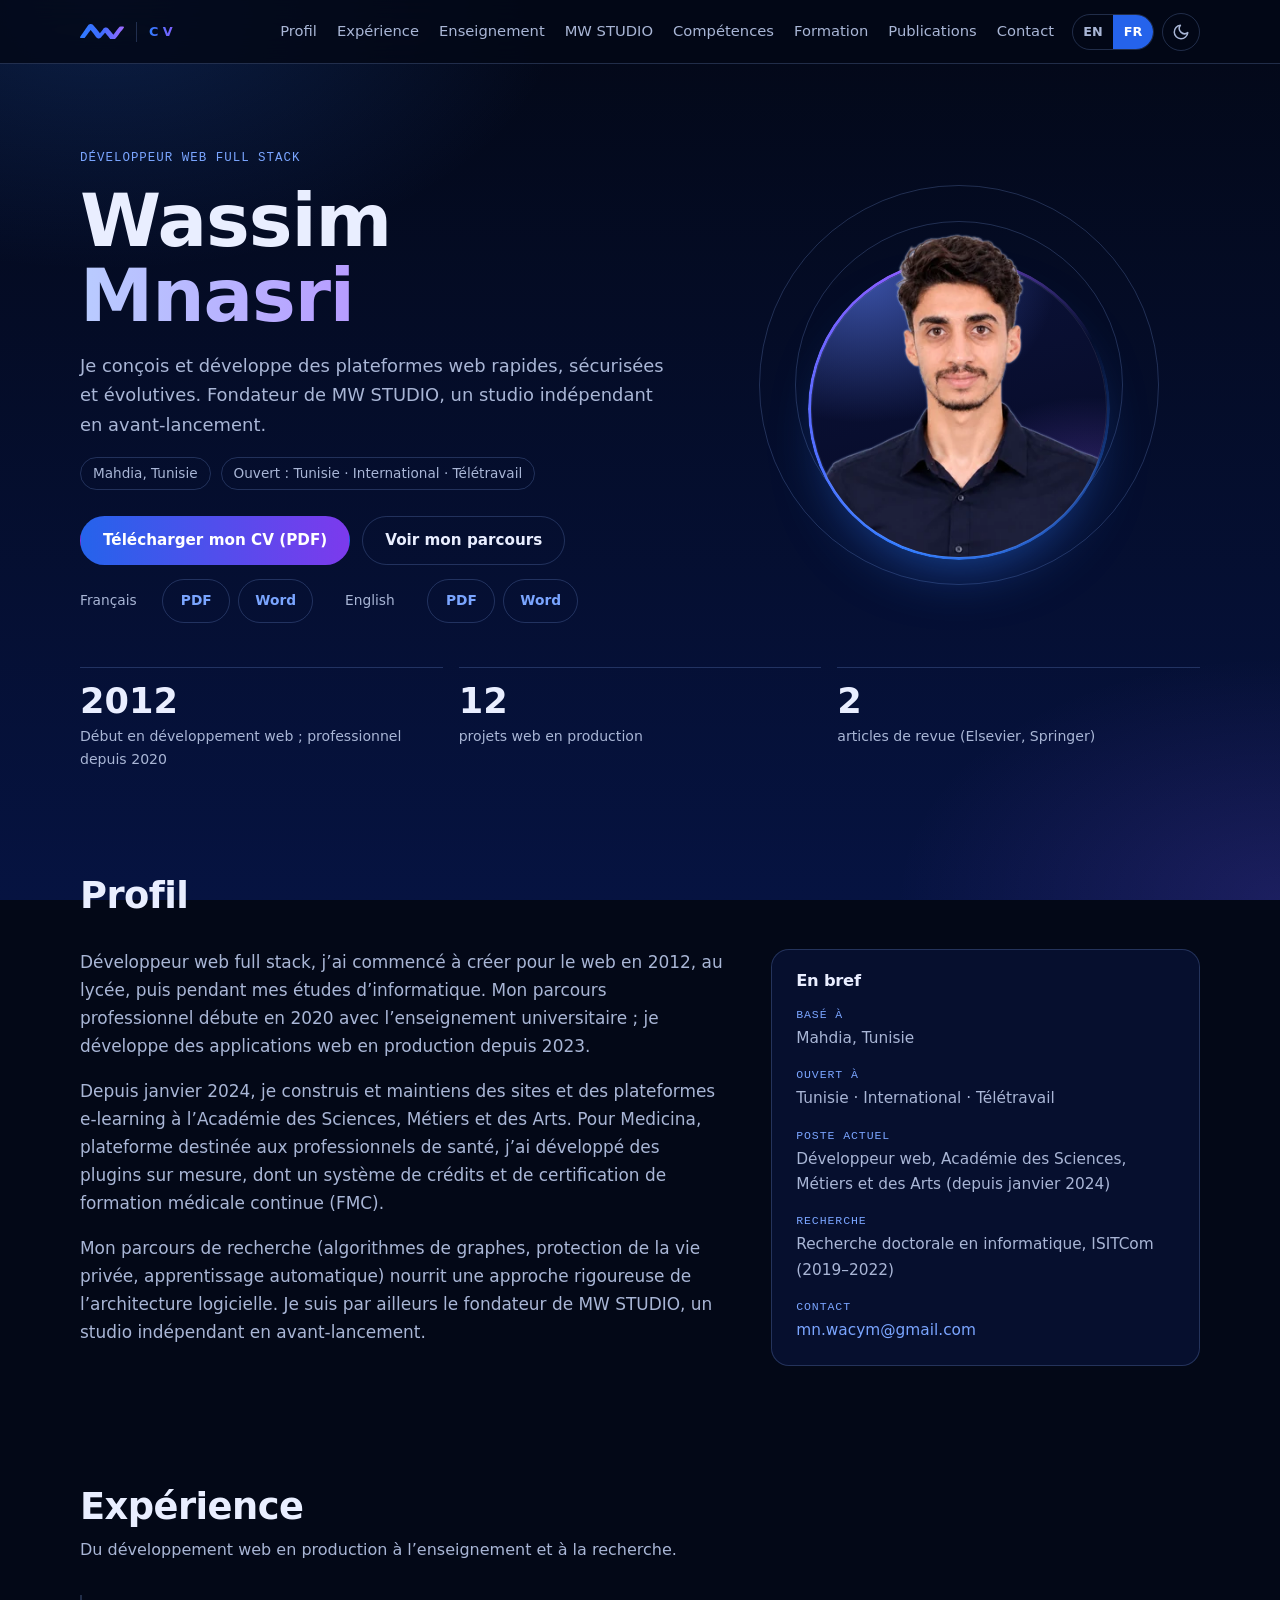
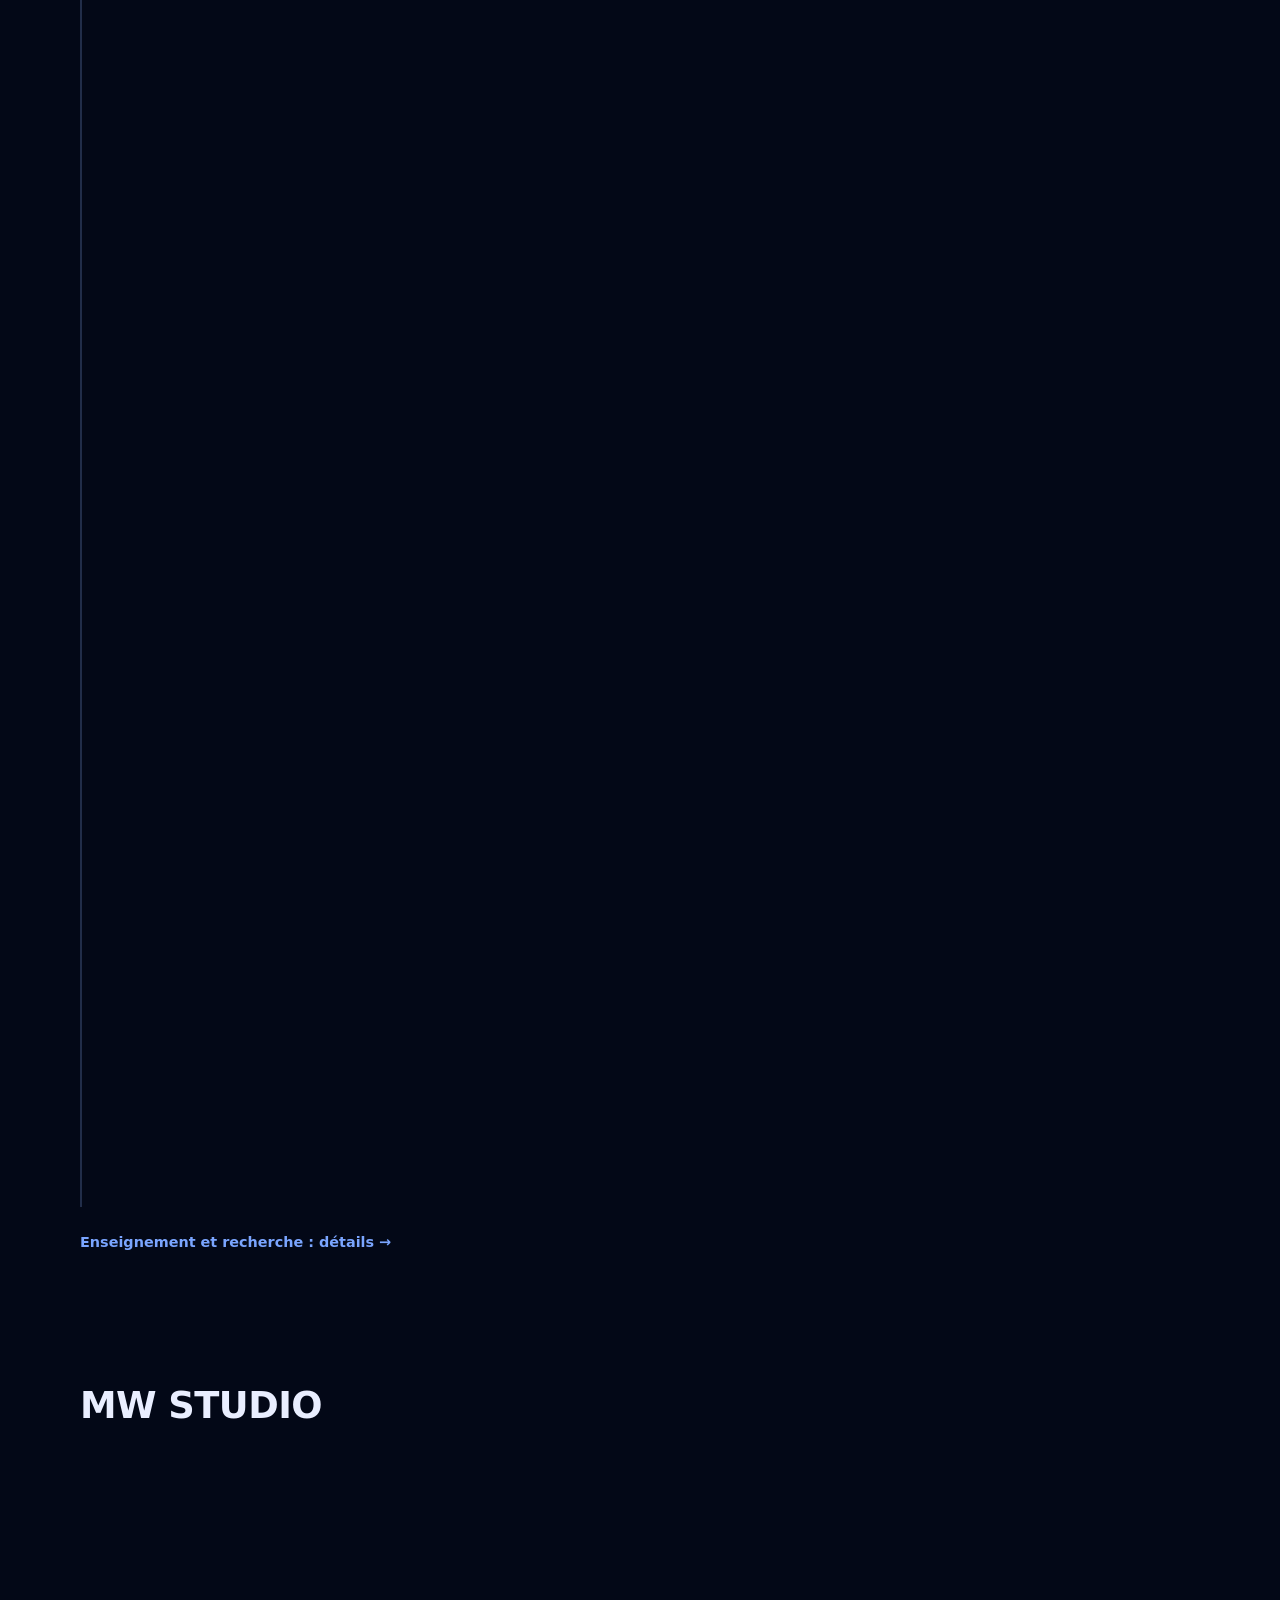
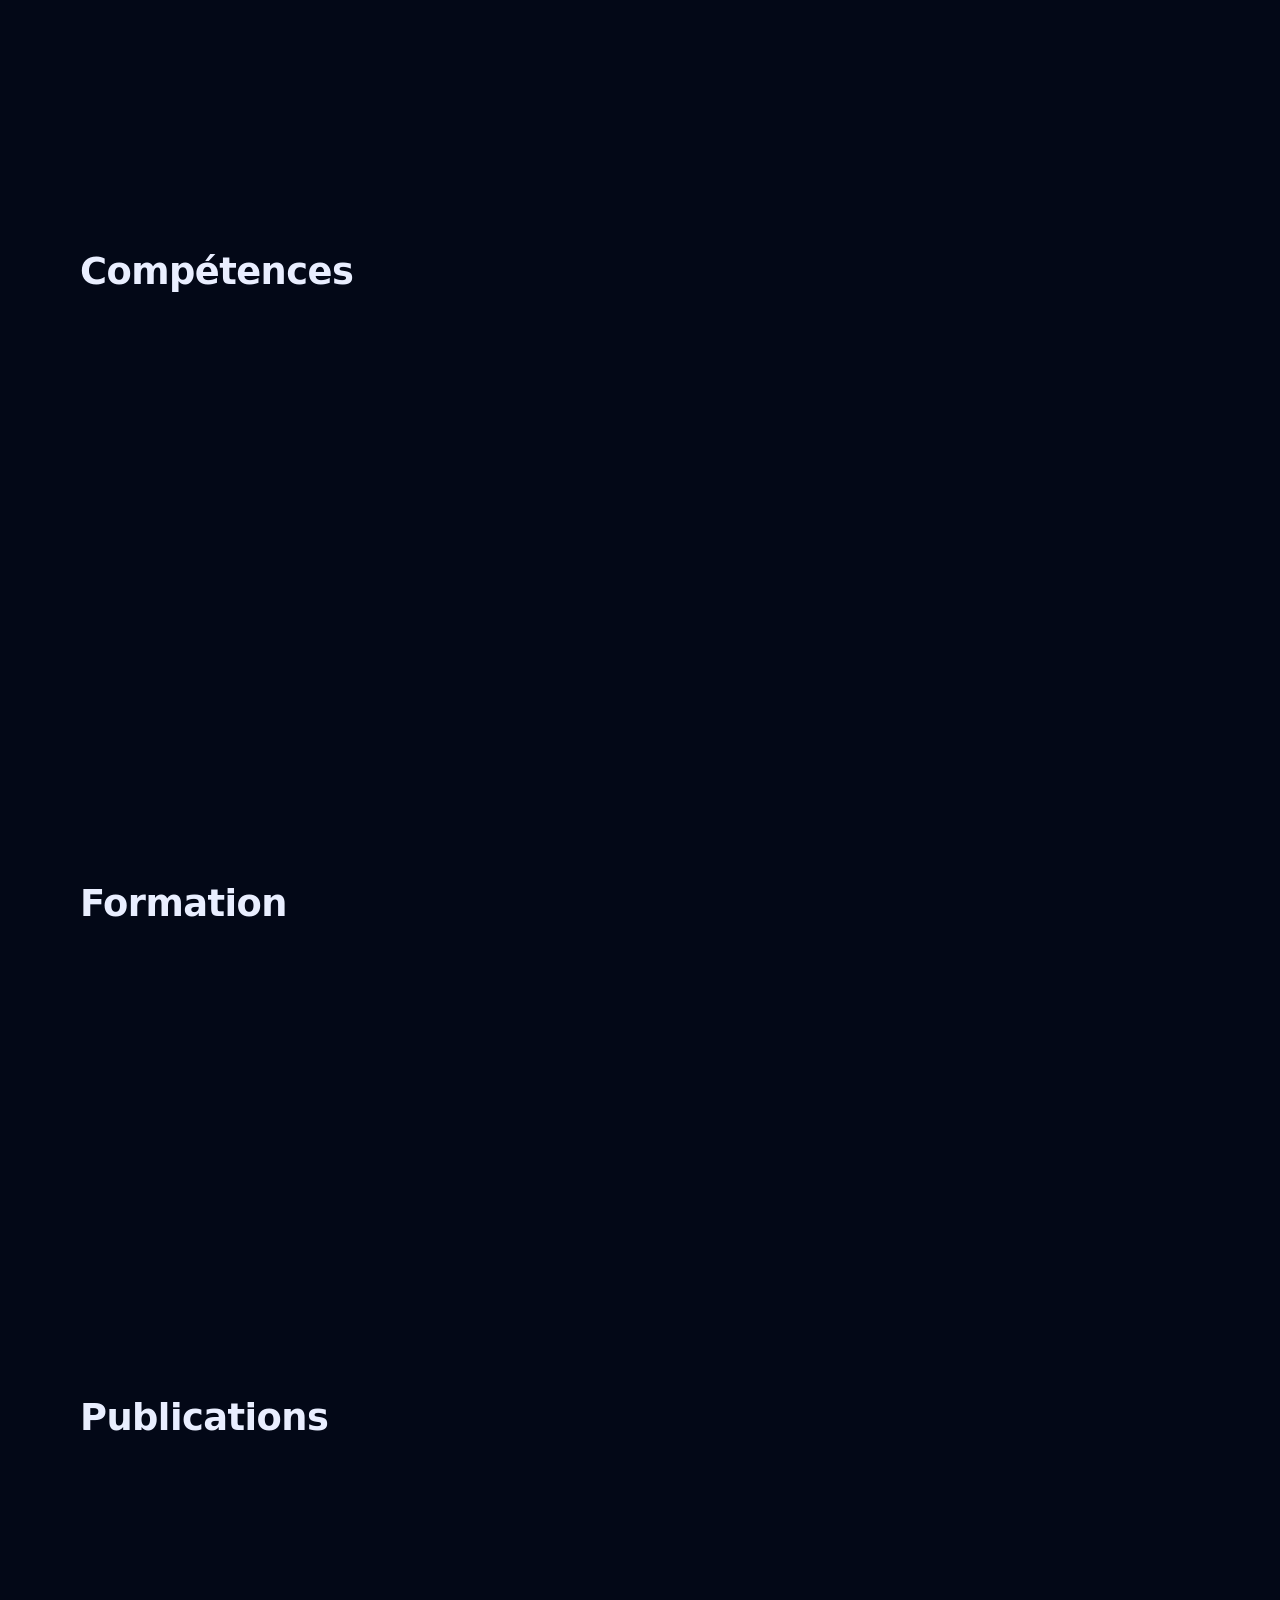
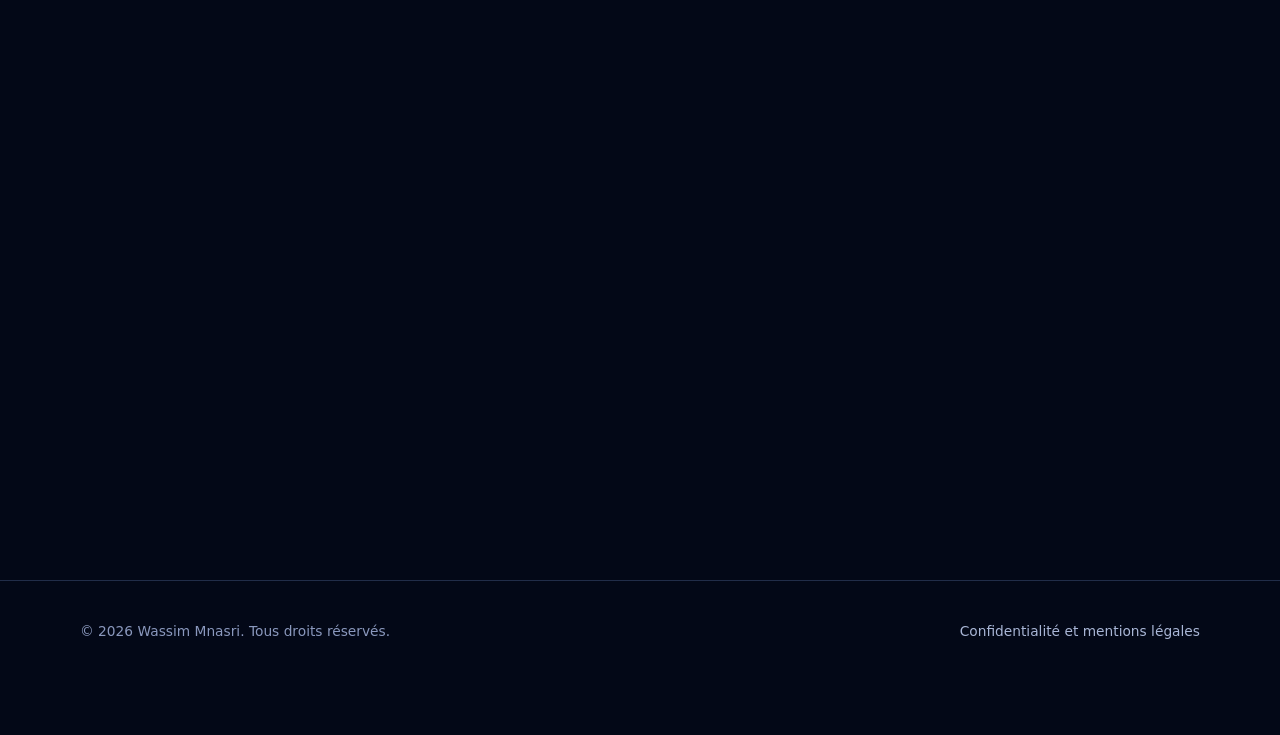
==== commit 0b31806e: "first commit" ====
--- a/fr/index.html
+++ b/fr/index.html
@@ -78,6 +78,7 @@
       <nav class="nav" id="site-nav" aria-label="Navigation principale">
         <a href="#about">Profil</a>
         <a href="#experience">Expérience</a>
+        <a href="enseignement/">Enseignement</a>
         <a href="#studio">MW STUDIO</a>
         <a href="#skills">Compétences</a>
         <a href="#education">Formation</a>
@@ -111,7 +112,7 @@
               <a class="btn btn-primary" href="../cv/Wassim_Mnasri_CV_FR.pdf" download>Télécharger mon CV (PDF)</a>
               <a class="btn" href="#experience">Voir mon parcours</a>
             </div>
-            <p class="cv-line">CV : Français (<a href="../cv/Wassim_Mnasri_CV_FR.pdf" download>PDF</a> · <a href="../cv/Wassim_Mnasri_CV_FR.docx" download>Word</a>) · English (<a href="../cv/Wassim_Mnasri_CV_EN.pdf" download>PDF</a> · <a href="../cv/Wassim_Mnasri_CV_EN.docx" download>Word</a>)</p>
+            <ul class="cv-links" aria-label="Téléchargements du CV"><li><span class="cv-lang" lang="fr">Français</span><a class="cv-chip" href="../cv/Wassim_Mnasri_CV_FR.pdf" download aria-label="Télécharger le CV en français, PDF">PDF</a><a class="cv-chip" href="../cv/Wassim_Mnasri_CV_FR.docx" download aria-label="Télécharger le CV en français, Word">Word</a></li><li><span class="cv-lang" lang="en">English</span><a class="cv-chip" href="../cv/Wassim_Mnasri_CV_EN.pdf" download aria-label="Télécharger le CV en anglais, PDF">PDF</a><a class="cv-chip" href="../cv/Wassim_Mnasri_CV_EN.docx" download aria-label="Télécharger le CV en anglais, Word">Word</a></li></ul>
           </div>
           <div class="portrait">
             <div class="ring ring-a" aria-hidden="true"></div>
@@ -190,7 +191,7 @@
           <div class="job-date">Mars 2023 – Sept. 2023</div>
           <div class="job-body">
             <h3>Développeur web full stack JavaScript junior</h3>
-            <p class="org">Glocal IT Solutions GmbH</p>
+            <p class="org">Glocal IT Solutions GmbH (filiale tunisienne : HOH Websolutions)</p>
             <ul class="bullets">
               <li>Développement d’interfaces React.js (Bootstrap, MUI) et intégration de Firebase (Authentication, Firestore, Hosting) pour une application web immobilière destinée à un client allemand (X-CITE Immo).</li>
               <li>Travail en équipe agile avec Git et Jira.</li>
@@ -205,7 +206,7 @@
             <p class="org">Institut Supérieur d’Informatique de Mahdia (ISIMA), Université de Monastir · oct. 2020 – juil. 2021</p>
             <p class="org">Faculté des Sciences et Techniques de Sidi Bouzid (FSTSBZ), Université de Kairouan · sept. 2021 – juil. 2022</p>
             <ul class="bullets">
-              <li>Travaux dirigés et travaux pratiques en programmation (C), programmation orientée objet (Java), technologies web, systèmes distribués, algorithmique et structures de données.</li>
+              <li>Cours, travaux dirigés et pratiques en programmation orientée objet (Java), technologies web, applications réparties, algorithmique, structures de données et programmation (C).</li>
             </ul>
             <ul class="chips"><li>C</li><li>Java</li><li>Algorithmique</li><li>Systèmes distribués</li><li>HTML</li><li>CSS</li><li>JavaScript</li><li>MySQL</li></ul>
           </div>
@@ -231,6 +232,7 @@
           </div>
         </li>
         </ol>
+        <p class="section-more"><a class="card-link" href="enseignement/">Enseignement et recherche : détails &rarr;</a></p>
       </div>
     </section>
 
@@ -245,7 +247,7 @@
           </div>
           <div class="studio-mark" role="img" aria-label="MW STUDIO">
             <img class="mark-lg" src="../assets/img/mw-logo.webp" width="560" height="176" alt="" loading="lazy" decoding="async">
-            <span class="studio-word" aria-hidden="true"><span>STUDIO</span></span>
+            <span class="studio-word" aria-hidden="true"><span class="word"><span>S</span><span>T</span><span>U</span><span>D</span><span>I</span><span>O</span></span></span>
           </div>
         </div>
       </div>
@@ -291,10 +293,10 @@
           <p class="card-meta">2019 – 2022</p>
           <h3>Recherche doctorale en informatique</h3>
           <p class="org">ISITCom · Hammam Sousse, Tunisie</p>
-          <p>Thématique : maximisation de l’influence de groupes avec protection de la vie privée dans les réseaux sociaux (intelligence artificielle, apprentissage automatique, algorithmes de graphes).</p>
-        </article>
-        <article class="card reveal">
-          <p class="card-meta">2018 – 2019</p>
+          <p>Thématique : maximisation de l’influence de groupes avec protection de la vie privée dans les réseaux sociaux (intelligence artificielle, apprentissage automatique, algorithmes de graphes). Laboratoire MARS, groupe SDM. Trois années d’inscription ; thèse non achevée.</p>
+        </article>
+        <article class="card reveal">
+          <p class="card-meta">2016 – 2019</p>
           <h3>Master de recherche en informatique distribuée</h3>
           <p class="org">ISITCom · Hammam Sousse, Tunisie</p>
           <p>Mémoire : un algorithme parallèle fondé sur des arbres d’influence pour détecter les utilisateurs influents dans les réseaux sociaux.</p>
@@ -341,7 +343,7 @@
             <a class="btn" href="https://github.com/WassimMNASRI" target="_blank" rel="noopener noreferrer">GitHub</a>
             <a class="btn" href="https://scholar.google.com/citations?user=VK-XghAAAAAJ&hl=en" target="_blank" rel="noopener noreferrer">Google Scholar</a>
           </div>
-          <p class="cv-line">CV : Français (<a href="../cv/Wassim_Mnasri_CV_FR.pdf" download>PDF</a> · <a href="../cv/Wassim_Mnasri_CV_FR.docx" download>Word</a>) · English (<a href="../cv/Wassim_Mnasri_CV_EN.pdf" download>PDF</a> · <a href="../cv/Wassim_Mnasri_CV_EN.docx" download>Word</a>)</p>
+          <ul class="cv-links" aria-label="Téléchargements du CV"><li><span class="cv-lang" lang="fr">Français</span><a class="cv-chip" href="../cv/Wassim_Mnasri_CV_FR.pdf" download aria-label="Télécharger le CV en français, PDF">PDF</a><a class="cv-chip" href="../cv/Wassim_Mnasri_CV_FR.docx" download aria-label="Télécharger le CV en français, Word">Word</a></li><li><span class="cv-lang" lang="en">English</span><a class="cv-chip" href="../cv/Wassim_Mnasri_CV_EN.pdf" download aria-label="Télécharger le CV en anglais, PDF">PDF</a><a class="cv-chip" href="../cv/Wassim_Mnasri_CV_EN.docx" download aria-label="Télécharger le CV en anglais, Word">Word</a></li></ul>
         </div>
       </div>
     </section>
--- a/assets/style.css
+++ b/assets/style.css
@@ -39,7 +39,7 @@
   --faint: #53628d;
   --line: rgba(30, 50, 120, .18);
   --card: rgba(255, 255, 255, .9);
-  --accent: #1f5fe0;
+  --accent: #1a56cc;
   --word-from: #1d4ed8;
   --word-to: #6d28d9;
   color-scheme: light;
@@ -77,7 +77,7 @@
 }
 
 h1, h2, h3 { margin: 0; line-height: 1.15; letter-spacing: -.015em; }
-p { margin: 0 0 1em; }
+p { margin: 0 0 1em; text-wrap: pretty; }
 ul, ol { margin: 0; padding: 0; }
 img { max-width: 100%; height: auto; }
 a { color: var(--accent); text-decoration: none; }
@@ -105,7 +105,7 @@
   margin-inline: auto;
 }
 
-.section { padding-block: clamp(44px, 7vw, 84px); }
+.section { padding-block: clamp(32px, 5vw, 60px); }
 .section-head { margin-bottom: clamp(20px, 3vw, 32px); }
 .section-head h2 { font-size: clamp(1.7rem, 3.4vw, 2.3rem); }
 .section-sub { margin: 8px 0 0; color: var(--muted); max-width: 64ch; }
@@ -134,7 +134,7 @@
 }
 
 .bar { display: flex; align-items: center; gap: 18px; height: 100%; }
-.brand { display: inline-flex; align-items: center; gap: 12px; color: var(--text); white-space: nowrap; }
+.brand { display: inline-flex; align-items: center; gap: 12px; min-height: 44px; color: var(--text); white-space: nowrap; }
 .brand:hover { text-decoration: none; }
 .brand .mark { flex: none; width: 44px; height: auto; }
 .brand-sep { width: 1px; height: 20px; background: var(--line); }
@@ -150,7 +150,7 @@
 }
 
 .nav { display: flex; gap: 20px; margin-inline-start: auto; }
-.nav a { color: var(--muted); font-size: .92rem; }
+.nav a { display: inline-flex; align-items: center; min-height: 44px; color: var(--muted); font-size: .92rem; }
 .nav a:hover { color: var(--text); text-decoration: none; }
 
 .tools { display: flex; align-items: center; gap: 8px; }
@@ -186,7 +186,7 @@
 .menu-btn { display: none; }
 
 /* 5. Hero ------------------------------------------------------------------ */
-.hero { padding-block: clamp(36px, 7vw, 84px) clamp(28px, 4vw, 44px); }
+.hero { overflow-x: clip; padding-block: clamp(36px, 7vw, 84px) clamp(28px, 4vw, 44px); }
 .hero-grid {
   display: grid;
   grid-template-columns: minmax(0, 1.1fr) minmax(0, .9fr);
@@ -219,7 +219,23 @@
   color: var(--muted);
 }
 .cta { display: flex; flex-wrap: wrap; gap: 12px; align-items: center; margin-bottom: 14px; }
-.cv-line { margin: 0; font-size: .86rem; color: var(--faint); }
+.page-head h1 { font-size: clamp(2rem, 4.4vw, 2.8rem); margin: 6px 0 12px; }
+.page-head .lead { margin: 0; }
+.subject-list { display: grid; gap: 10px; margin: 14px 0 0; padding: 0; list-style: none; }
+.subject-list li { display: flex; flex-wrap: wrap; align-items: baseline; justify-content: space-between; gap: 2px 14px; padding-top: 10px; border-top: 1px solid var(--line); color: var(--text); font-size: .95rem; }
+.subject-list li:first-child { padding-top: 0; border-top: 0; }
+.subject-kind { font-family: var(--mono); font-size: .76rem; color: var(--muted); }
+@media (max-width: 520px) {
+  .subject-list li { flex-direction: column; align-items: flex-start; }
+}
+.note { margin: 18px 0 0; max-width: 70ch; color: var(--muted); font-size: .94rem; }
+.section-more { margin: 14px 0 0; }
+.cv-links { display: flex; flex-wrap: wrap; align-items: center; gap: 8px 32px; margin: 0; padding: 0; list-style: none; }
+.cv-links li { display: flex; align-items: center; gap: 8px; }
+.cv-lang { min-width: 5.4em; font-size: .86rem; color: var(--muted); }
+.cv-chip { display: inline-flex; align-items: center; justify-content: center; min-width: 68px; min-height: 44px; padding: 0 16px; border: 1px solid var(--line); border-radius: 999px; font-size: .86rem; font-weight: 650; color: var(--accent); }
+.cv-chip:hover { border-color: var(--accent); text-decoration: none; }
+.contact-actions + .cv-links { justify-content: center; margin-top: 32px; }
 
 .btn {
   display: inline-flex;
@@ -340,12 +356,12 @@
 }
 
 /* 7. Components ------------------------------------------------------------ */
-.card { padding: 20px 22px; border: 1px solid var(--line); border-radius: var(--radius); background: var(--card); }
+.card { display: flex; flex-direction: column; padding: 20px 22px; border: 1px solid var(--line); border-radius: var(--radius); background: var(--card); }
 .card h3 { font-size: 1.06rem; }
 .card-meta { margin: 0 0 8px; font-family: var(--mono); font-size: .78rem; color: var(--accent); }
 .card p { margin: 6px 0 0; color: var(--muted); font-size: .94rem; }
 .card .org { margin-top: 4px; }
-.card-link { display: inline-block; margin-top: 12px; font-size: .9rem; font-weight: 600; overflow-wrap: anywhere; }
+.card-link { display: inline-flex; align-items: center; align-self: flex-start; min-height: 44px; margin-top: auto; font-size: .9rem; font-weight: 600; overflow-wrap: anywhere; }
 
 .studio {
   display: grid;
@@ -370,20 +386,19 @@
 }
 .badge::before { content: ""; width: 7px; height: 7px; border-radius: 50%; background: #46e0b4; }
 .studio p { color: var(--muted); font-size: 1.06rem; max-width: 56ch; }
-.studio-mark { display: grid; justify-items: center; gap: 14px; }
-.mark-lg { width: min(100%, 320px); height: auto; }
-.studio-word { display: flex; align-items: center; gap: 16px; width: min(100%, 320px); }
-.studio-word::before, .studio-word::after { content: ""; flex: 1; height: 1px; background: var(--line); }
-.studio-word span {
-  margin-right: -.5em;
-  font-size: 1.05rem;
-  font-weight: 800;
-  letter-spacing: .5em;
-  background: linear-gradient(90deg, var(--word-from), var(--word-to));
-  -webkit-background-clip: text;
-  background-clip: text;
-  color: transparent;
-}
+.studio-mark { --mark-w: 320px; display: grid; justify-items: center; gap: calc(var(--mark-w) * .03); }
+.mark-lg { width: min(100%, var(--mark-w)); height: auto; }
+.studio-word { display: flex; align-items: center; justify-content: center; gap: calc(var(--mark-w) * .045); width: min(100%, var(--mark-w)); }
+.studio-word::before, .studio-word::after { content: ""; flex: 0 1 calc(var(--mark-w) * .17); height: 1px; }
+.studio-word::before { background: linear-gradient(90deg, rgba(143, 176, 255, 0), rgba(143, 176, 255, .6)); }
+.studio-word::after { background: linear-gradient(90deg, rgba(143, 176, 255, .6), rgba(143, 176, 255, 0)); }
+.studio-word .word { display: inline-flex; margin-right: -.7em; font-size: max(13px, calc(var(--mark-w) * .046)); font-weight: 650; letter-spacing: .7em; line-height: 1; }
+.studio-word .word span { color: var(--word-to); color: color-mix(in srgb, var(--word-from) calc(100% - var(--i, 0) * 20%), var(--word-to)); }
+.studio-word .word span:nth-child(2) { --i: 1; }
+.studio-word .word span:nth-child(3) { --i: 2; }
+.studio-word .word span:nth-child(4) { --i: 3; }
+.studio-word .word span:nth-child(5) { --i: 4; }
+.studio-word .word span:nth-child(6) { --i: 5; }
 
 .contact {
   padding: clamp(28px, 5vw, 56px) clamp(18px, 4vw, 40px);
@@ -403,9 +418,9 @@
 .prose .meta { font-size: .9rem; color: var(--faint); }
 
 /* 8. Footer ---------------------------------------------------------------- */
-.site-footer { padding-block: 28px calc(28px + env(safe-area-inset-bottom)); border-top: 1px solid var(--line); }
+.site-footer { padding-block: 28px calc(82px + env(safe-area-inset-bottom)); border-top: 1px solid var(--line); }
 .footer-row { display: flex; flex-wrap: wrap; gap: 8px 24px; align-items: center; justify-content: space-between; font-size: .86rem; color: var(--faint); }
-.footer-row a { color: var(--muted); }
+.footer-row a { display: inline-flex; align-items: center; min-height: 44px; color: var(--muted); }
 
 .to-top {
   position: fixed;
@@ -442,10 +457,10 @@
 @keyframes rise { from { opacity: 0; transform: translateY(16px); } to { opacity: 1; transform: none; } }
 
 /* 10. Responsive ----------------------------------------------------------- */
-@media (max-width: 900px) {
-  .nav { display: none; }
+@media (max-width: 1080px) {
+  #site-nav { display: none; }
   .js .menu-btn { display: grid; }
-  .js .nav {
+  .js #site-nav {
     position: absolute;
     top: 100%;
     left: 0;
@@ -456,14 +471,28 @@
     background: var(--bg-solid);
     border-bottom: 1px solid var(--line);
   }
-  .js .nav.is-open { display: flex; }
-  .js .nav a { padding: 13px 2px; border-bottom: 1px solid var(--line); font-size: 1rem; }
-  .js .nav a:last-child { border-bottom: 0; }
+  .js #site-nav.is-open { display: flex; }
+  .js #site-nav a { padding: 13px 2px; border-bottom: 1px solid var(--line); font-size: 1rem; }
+  .js #site-nav a:last-child { border-bottom: 0; }
+  #site-nav ~ .tools { margin-inline-start: auto; }
+}
+
+@media (max-width: 900px) {
+  .nav { display: none; }
   .tools { margin-inline-start: auto; }
   .hero-grid, .about, .studio { grid-template-columns: minmax(0, 1fr); }
+  .hero-copy { text-align: center; }
+  .hero h1 { font-size: clamp(2.1rem, 11.4vw, 3.4rem); }
+  .lead { margin-inline: auto; }
+  .cv-links { justify-content: center; }
+  .chips-row, .cta { justify-content: center; }
   .portrait { order: -1; width: min(300px, 72vw); }
-  .studio-mark { order: -1; }
-  .mark-lg, .studio-word { width: min(100%, 240px); }
+  .studio-mark { --mark-w: 240px; order: -1; }
+}
+
+@media (pointer: coarse) and (min-width: 381px) {
+  .icon-btn { width: 44px; height: 44px; }
+  .lang a { height: 44px; min-width: 44px; }
 }
 
 @media (max-width: 380px) {
@@ -481,9 +510,11 @@
   .job-date { padding-top: 0; }
   .cta .btn { width: 100%; }
   .contact-actions .btn { flex: 1 1 100%; }
+  .cv-links { flex-direction: column; gap: 4px; }
   .brand { font-size: .95rem; }
   .bar { gap: 10px; }
   .lang a { min-width: 36px; }
+  .footer-row { flex-direction: column; justify-content: center; text-align: center; }
 }
 
 /* 11. Print ---------------------------------------------------------------- */
